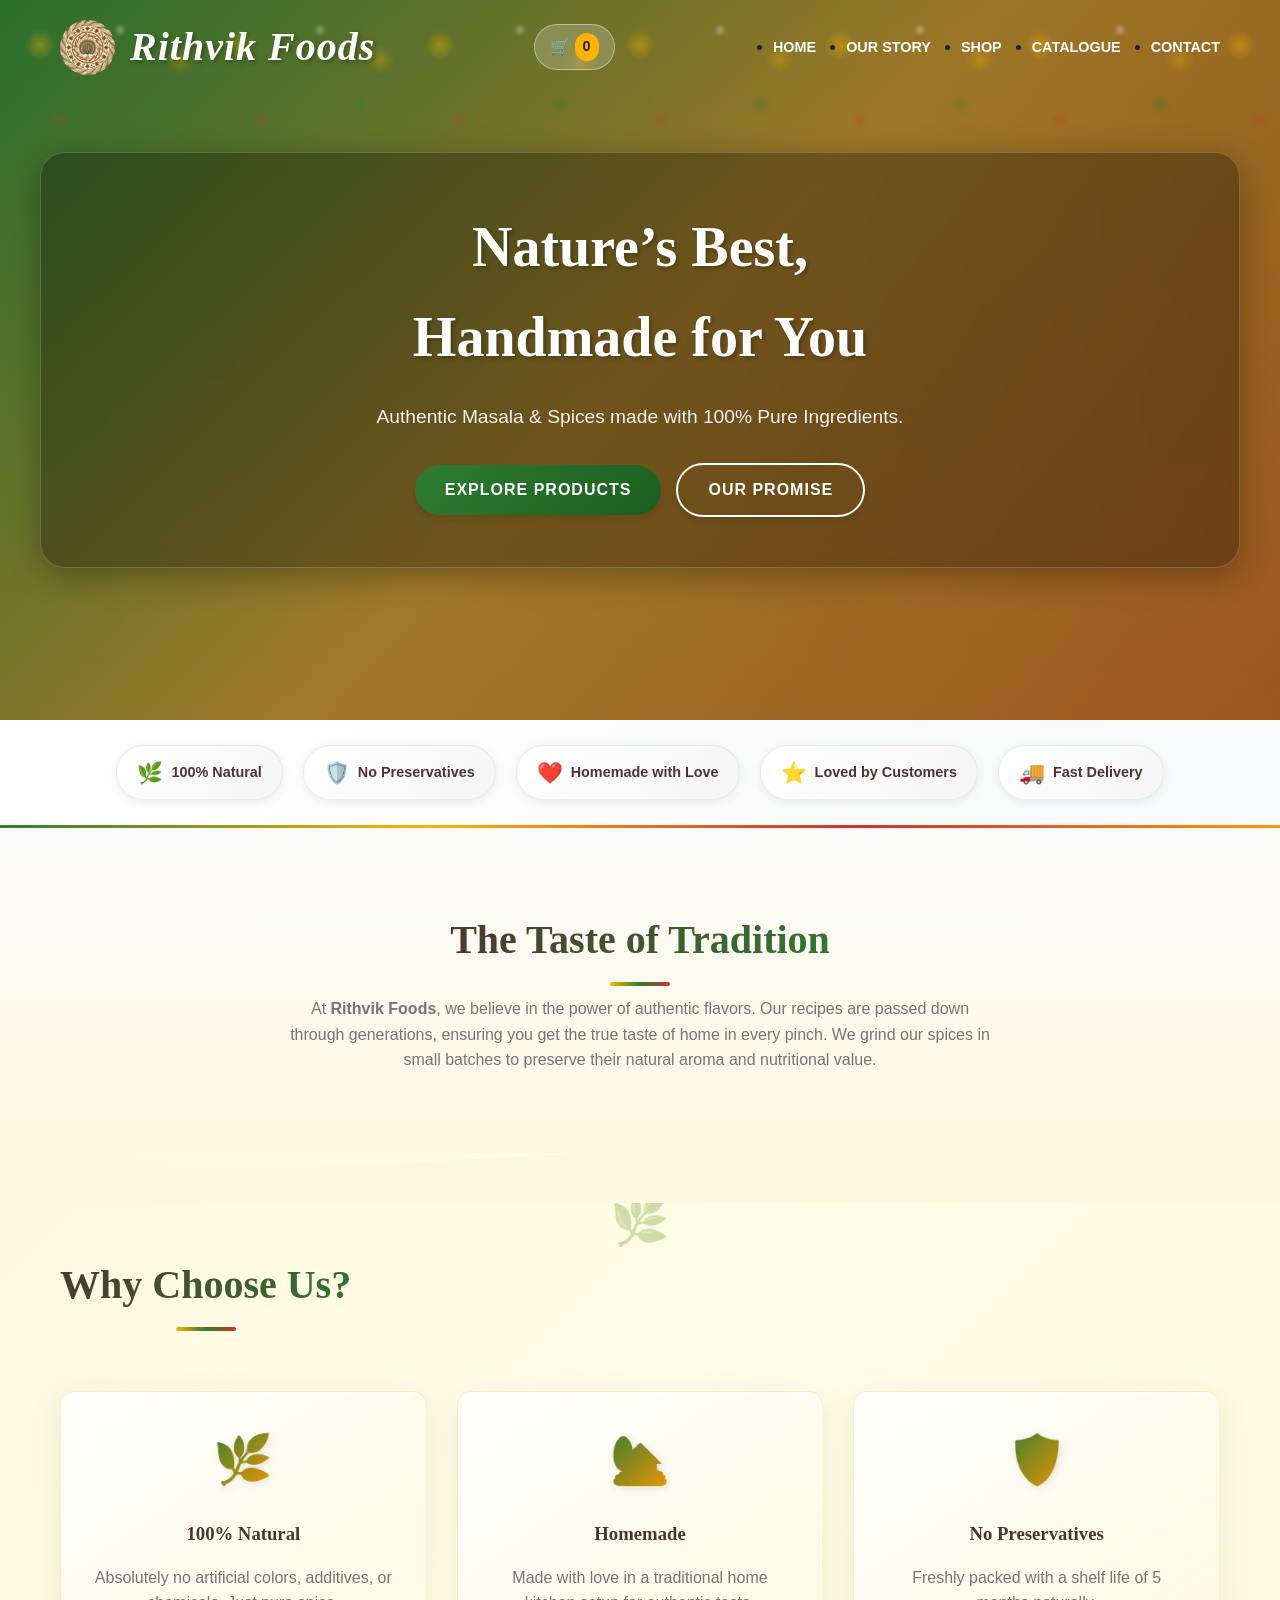
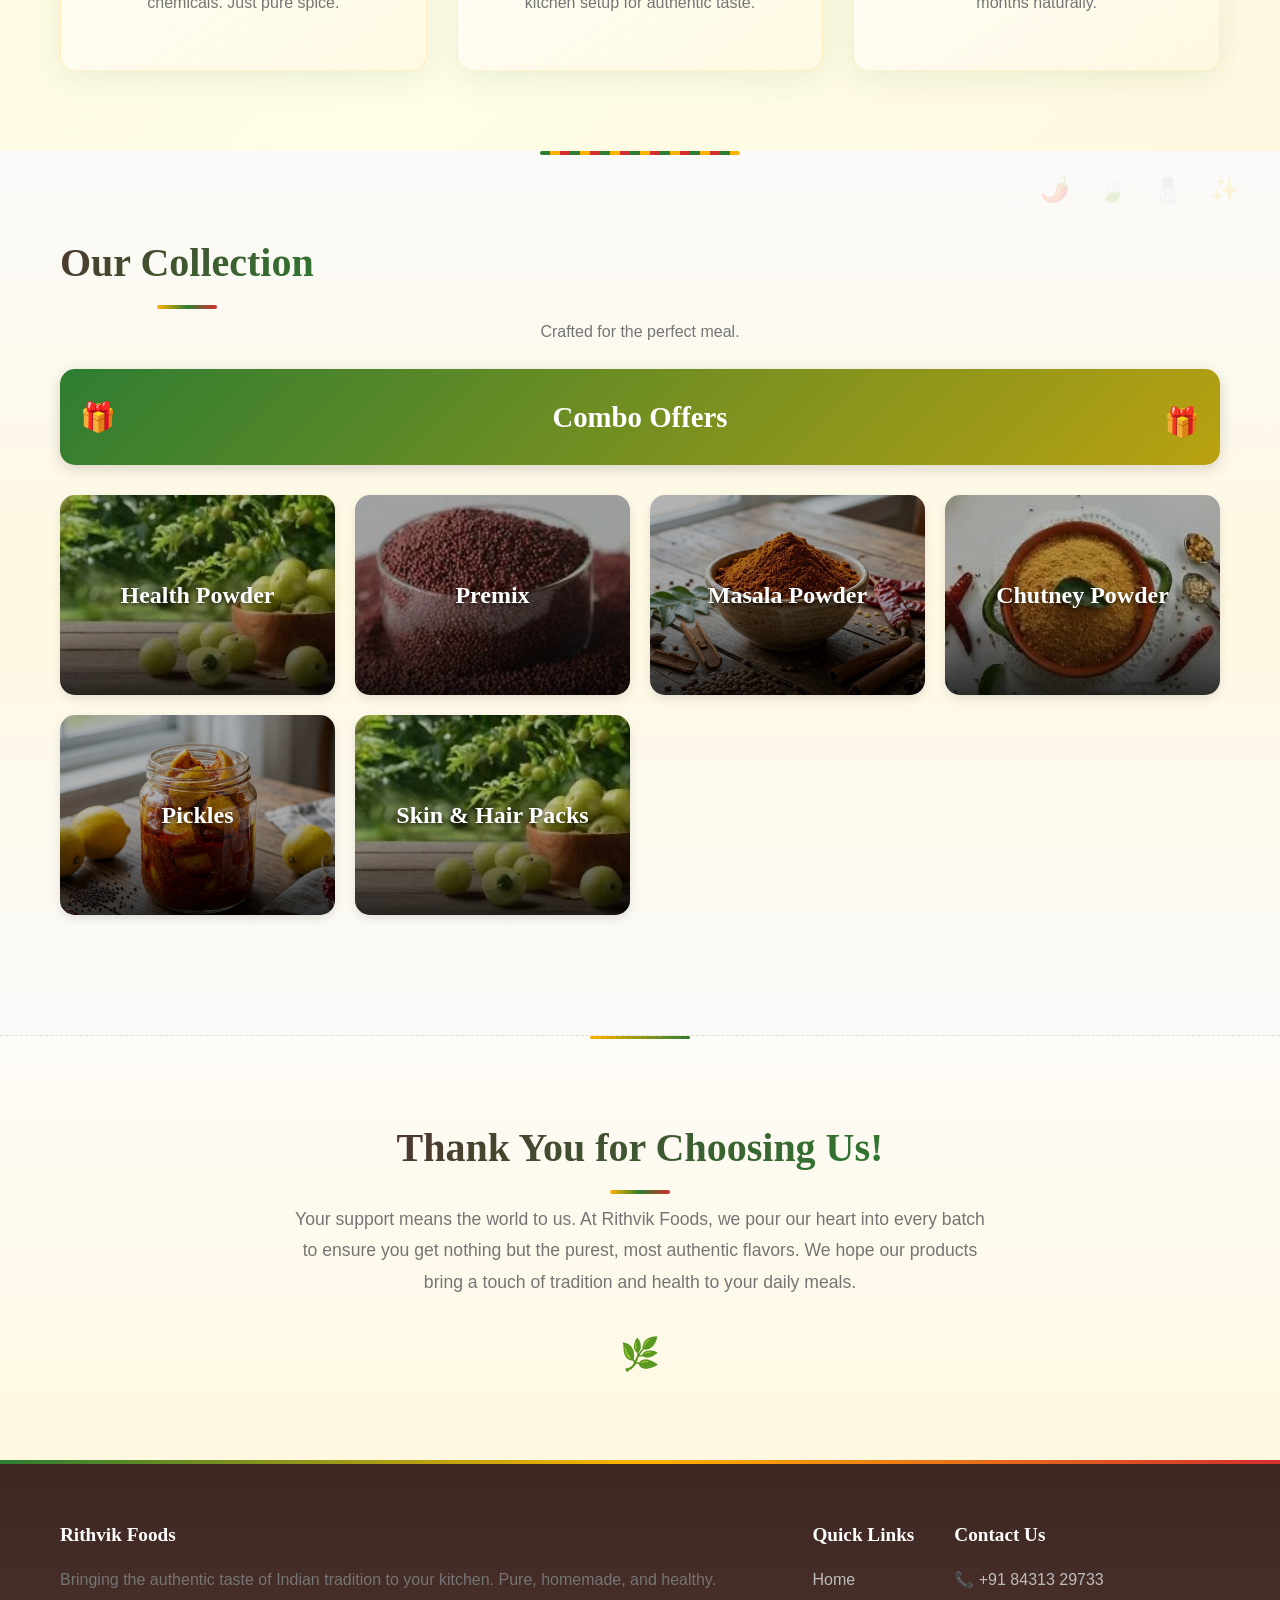
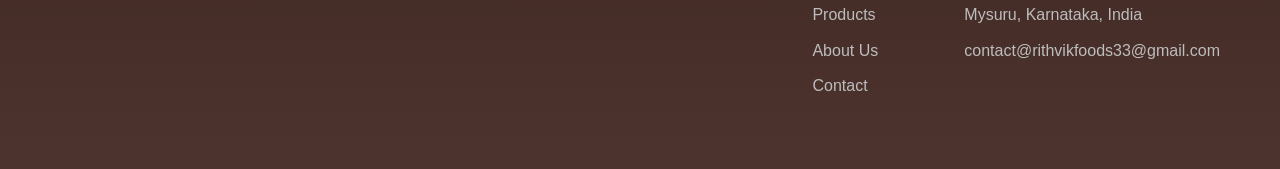
==== index.html @ ebe39ed9 "Update amla juice powder price to 159" ====
<!DOCTYPE html>
<html lang="en">

<head>
    <meta charset="UTF-8">
    <meta name="viewport" content="width=device-width, initial-scale=1.0">
    <title>Rithvik Foods | Pure, Authentic, Homemade</title>
    <meta name="description"
        content="Authentic homemade Indian masala powders and spices. 100% Pure, No Artificial Colors or Preservatives.">
    <!-- Security Headers -->
    <meta http-equiv="Content-Security-Policy" content="default-src 'self' data: https: 'unsafe-inline' 'unsafe-eval';">
    <meta http-equiv="X-Content-Type-Options" content="nosniff">
    <meta http-equiv="X-Frame-Options" content="DENY">
    <meta name="referrer" content="strict-origin-when-cross-origin">
    <link rel="stylesheet" href="main.css">
    <style>
        /* CRITICAL FIX: Ensure content is visible immediately if JS fails */
        .animate-on-scroll {
            opacity: 1 !important;
            transform: none !important;
            visibility: visible !important;
        }
    </style>
    <!-- Google Fonts -->
    <link rel="preconnect" href="https://fonts.googleapis.com">
    <link rel="preconnect" href="https://fonts.gstatic.com" crossorigin>
    <link
        href="https://fonts.googleapis.com/css2?family=Oswald:wght@400;500;700&family=Lato:wght@300;400;700&family=Playfair+Display:wght@400;700&display=swap"
        rel="stylesheet">
</head>

<body>

    <!-- Navigation -->
    <nav class="navbar">
        <div class="container nav-container">
            <a href="#" class="nav-logo">
                <img src="logo_v3.webp" alt="Rithvik Foods">
                <span>Rithvik Foods</span>
            </a>
            <div class="nav-actions">
                <a href="#" onclick="openCart(); return false;" class="header-cart-btn" id="headerCartBtn">
                    🛒 <span id="cart-count" class="cart-count">0</span>
                </a>
                <div class="menu-toggle" onclick="toggleMenu()">☰</div>
            </div>
            <ul class="nav-links">
                <li><a href="#home" class="nav-link">Home</a></li>
                <li><a href="#about" class="nav-link">Our Story</a></li>
                <li><a href="#products" class="nav-link">Shop</a></li>
                <li><a href="catalogue.html" class="nav-link">Catalogue</a></li>
                <li><a href="#contact" class="nav-link">Contact</a></li>
                
            </ul>
        </div>
    </nav>

    <!-- Hero Section -->
    <header id="home" class="hero">
        <div class="container hero-content animate-on-scroll">
            <h1>Nature’s Best, <br>Handmade for You</h1>
            <p class="hero-tagline">Authentic Masala & Spices made with 100% Pure Ingredients.</p>
            <div class="cta-group">
                <a href="#products" class="btn btn-primary">Explore Products</a>
                <a href="#about" class="btn btn-secondary">Our Promise</a>
            </div>
        </div>
    </header>

    <!-- Trust Badges Strip - Social Proof -->
    <div class="trust-badges">
        <div class="trust-badge">
            <span class="icon">🌿</span>
            <span>100% Natural</span>
        </div>
        <div class="trust-badge">
            <span class="icon">🛡️</span>
            <span>No Preservatives</span>
        </div>
        <div class="trust-badge">
            <span class="icon">❤️</span>
            <span>Homemade with Love</span>
        </div>
        <div class="trust-badge">
            <span class="icon">⭐</span>
            <span>Loved by Customers</span>
        </div>
        <div class="trust-badge">
            <span class="icon">🚚</span>
            <span>Fast Delivery</span>
        </div>
    </div>

    <!-- Story Section -->
    <section id="about" class="story-section text-center">
        <div class="container">
            <h2 class="section-title animate-on-scroll">The Taste of Tradition</h2>
            <p class="animate-on-scroll" style="max-width: 700px; margin: 0 auto;">
                At <strong>Rithvik Foods</strong>, we believe in the power of authentic flavors. Our recipes are passed
                down through generations, ensuring you get the true taste of home in every pinch. We grind our spices in
                small batches to preserve their natural aroma and nutritional value.
            </p>
        </div>
    </section>

    <!-- Benefits Section -->
    <section class="benefits-section">
        <div class="container">
            <h2 class="section-title text-center animate-on-scroll">Why Choose Us?</h2>
            <div class="benefits-grid">
                <div class="benefit-card animate-on-scroll">
                    <span class="benefit-icon">🌿</span>
                    <h3>100% Natural</h3>
                    <p>Absolutely no artificial colors, additives, or chemicals. Just pure spice.</p>
                </div>
                <div class="benefit-card animate-on-scroll">
                    <span class="benefit-icon">🏡</span>
                    <h3>Homemade</h3>
                    <p>Made with love in a traditional home kitchen setup for authentic taste.</p>
                </div>
                <div class="benefit-card animate-on-scroll">
                    <span class="benefit-icon">🛡️</span>
                    <h3>No Preservatives</h3>
                    <p>Freshly packed with a shelf life of 5 months naturally.</p>
                </div>
            </div>
        </div>
    </section>

    <!-- Products Section -->
    <section id="products" class="products-section">
        <div class="container">
            <h2 class="section-title text-center animate-on-scroll">Our Collection</h2>
            <p class="text-center animate-on-scroll">Crafted for the perfect meal.</p>

            <!-- Combo Banner -->
            <div class="combo-banner" onclick="showCategory('combo')">
                Combo Offers
            </div>

            <!-- Category Navigation Grid -->
            <div class="category-grid">
                <div class="category-card" onclick="showCategory('health')">
                    <img src="cat_health.webp" alt="Health Powder" loading="lazy">
                    <h3>Health Powder</h3>
                </div>
                <div class="category-card" onclick="showCategory('premix')">
                    <img src="cat_premix.webp" alt="Premix" loading="lazy">
                    <h3>Premix</h3>
                </div>
                <div class="category-card" onclick="showCategory('masala')">
                    <img src="bisi_bele.webp" alt="Masala Powder" loading="lazy">
                    <h3>Masala Powder</h3>
                </div>
                <div class="category-card" onclick="showCategory('chutney')">
                    <img src="cat_chutney.webp" alt="Chutney Powder" loading="lazy">
                    <h3>Chutney Powder</h3>
                </div>
                <div class="category-card" onclick="showCategory('pickle')">
                    <img src="lemon_pickle.png" alt="Pickles" loading="lazy">
                    <h3>Pickles</h3>
                </div>
                <div class="category-card" onclick="showCategory('skincare')">
                    <img src="cat_health.webp" alt="Skin & Hair Packs" loading="lazy">
                    <h3>Skin & Hair Packs</h3>
                </div>
            </div>

            <div class="product-grid">

                <!-- 0. Combo Section -->
                <div id="cat-combo" class="product-section">
                    <h3 class="product-category-title">Combo Packs</h3>

                    <!-- Ragi + Huchellu Combo -->
                    <div class="product-card animate-on-scroll">
                        <img src="combo_ragi_huch_v2.png" alt="Ragi & Huchellu Combo" class="product-img"
                            loading="lazy">
                        <div class="product-info">
                            <div>
                                <span class="badge-natural" style="background-color: #FFEB3B; color: #E65100;">Super
                                    Saver</span>
                                <h3 class="product-title">Ragi Dosa Premix (250 gms) + Huchellu Chutney (50 gms)</h3>
                                <p>Authentic Millet Dosa & Chutney Combo</p>
                            </div>
                            <div style="margin-bottom: 10px;">
                                <span style="font-size: 1.1rem; font-weight: 700; color: #2E7D32;">₹99</span> <span
                                    style="font-size: 0.9rem; color: #757575; text-decoration: line-through;">₹115</span>
                                <br><span class="shipping-text">+ shipping charges</span>
                            </div>
                            <div class="quantity-wrapper">
                                <button class="qty-btn" onclick="adjustQty('combo1', -1)">-</button>
                                <span id="qty-combo1" class="qty-display">1</span>
                                <button class="qty-btn" onclick="adjustQty('combo1', 1)">+</button>
                            </div>
                            <button onclick="addToCart('Breakfast Combo (Ragi 250g + Huch 50g)', 99, 'qty-combo1')"
                                class="btn btn-whatsapp" style="width: 100%; border: none;">Add to Cart</button>
                        </div>
                    </div>

                    <!-- Ragi + Chutney Powder (Red) Combo -->
                    <div class="product-card animate-on-scroll">
                        <img src="combo_ragi_chutney.png" alt="Ragi & Chutney Powder Combo" class="product-img"
                            loading="lazy">
                        <div class="product-info">
                            <div>
                                <span class="badge-natural" style="background-color: #FFEB3B; color: #E65100;">Super
                                    Saver</span>
                                <h3 class="product-title">Ragi Dosa Premix (250 gms) + Chutney Powder (50 gms)</h3>
                                <p>Authentic Millet Dosa & Spicy Chutney Combo</p>
                            </div>
                            <div style="margin-bottom: 10px;">
                                <span style="font-size: 1.1rem; font-weight: 700; color: #2E7D32;">₹99</span> <span
                                    style="font-size: 0.9rem; color: #757575; text-decoration: line-through;">₹115</span>
                                <br><span class="shipping-text">+ shipping charges</span>
                            </div>
                            <div class="quantity-wrapper">
                                <button class="qty-btn" onclick="adjustQty('combo2', -1)">-</button>
                                <span id="qty-combo2" class="qty-display">1</span>
                                <button class="qty-btn" onclick="adjustQty('combo2', 1)">+</button>
                            </div>
                            <button onclick="addToCart('Breakfast Combo (Ragi 250g + Chutney 50g)', 99, 'qty-combo2')"
                                class="btn btn-whatsapp" style="width: 100%; border: none;">Add to Cart</button>
                        </div>
                    </div>
                </div>


                <!-- 1. Health Powder Section -->
                <div id="cat-health" class="product-section">
                    <h3 class="product-category-title">Health Powder</h3>

                    <!-- Amla Powder -->
                    <div class="product-card animate-on-scroll">
                        <img src="amla_juice.webp" alt="Amla Juice Powder" class="product-img" loading="lazy">
                        <div class="product-info">
                            <div>
                                <span class="badge-natural">Healthy</span>
                                <h3 class="product-title">Amla Juice Powder</h3>
                                <p>Immunity booster rich in Vitamin C and antioxidants.</p>
                            </div>
                            <div style="margin-bottom: 10px;">
                                <span style="font-size: 1.1rem; font-weight: 700; color: #2E7D32;">₹159</span> <span
                                    style="font-size: 0.9rem; color: #757575;">(100gm)</span>
                                <br><span class="shipping-text">+ shipping charges</span>
                            </div>
                            <div class="quantity-wrapper">
                                <button class="qty-btn" onclick="adjustQty('amla', -1)">-</button>
                                <span id="qty-amla" class="qty-display">1</span>
                                <button class="qty-btn" onclick="adjustQty('amla', 1)">+</button>
                            </div>
                            <button onclick="addToCart('Amla Juice Powder', 159, 'qty-amla')" class="btn btn-whatsapp"
                                style="width: 100%; border: none;">Add to Cart</button>
                        </div>
                    </div>

                    <!-- ABC Malt Powder -->
                    <div class="product-card animate-on-scroll">
                        <img src="abc_malt.webp" alt="ABC Malt Powder" class="product-img" loading="lazy">
                        <div class="product-info">
                            <div>
                                <span class="badge-natural">Nutritious</span>
                                <h3 class="product-title">ABC Malt Powder</h3>
                                <p>Apple Beetroot Carrot natural health mix.</p>
                            </div>
                            <div style="margin-bottom: 10px;">
                                <span style="font-size: 1.1rem; font-weight: 700; color: #2E7D32;">₹249</span> <span
                                    style="font-size: 0.9rem; color: #757575;">(250g)</span>
                                <br><span class="shipping-text">+ shipping charges</span>
                            </div>
                            <div class="quantity-wrapper">
                                <button class="qty-btn" onclick="adjustQty('abcmalt', -1)">-</button>
                                <span id="qty-abcmalt" class="qty-display">1</span>
                                <button class="qty-btn" onclick="adjustQty('abcmalt', 1)">+</button>
                            </div>
                            <button onclick="addToCart('ABC Malt Powder (250g)', 249, 'qty-abcmalt')"
                                class="btn btn-whatsapp" style="width: 100%; border: none;">Add to Cart</button>
                        </div>
                    </div>

                    <!-- Black Rice Weight Loss Powder -->
                    <div class="product-card animate-on-scroll">
                        <img src="black_rice_powder.png" alt="Black Rice Weight Loss Powder" class="product-img"
                            loading="lazy">
                        <div class="product-info">
                            <div>
                                <span class="badge-natural">Weight Loss</span>
                                <h3 class="product-title">Black Rice Weight Loss Powder</h3>
                                <p>Nutrient-rich black rice powder for healthy weight management.</p>
                            </div>
                            <div style="margin-bottom: 10px;">
                                <span style="font-size: 1.1rem; font-weight: 700; color: #2E7D32;">₹250</span> <span
                                    style="font-size: 0.9rem; color: #757575;">(250gm)</span>
                                <br><span class="shipping-text">+ shipping charges</span>
                            </div>
                            <div class="quantity-wrapper">
                                <button class="qty-btn" onclick="adjustQty('blackrice', -1)">-</button>
                                <span id="qty-blackrice" class="qty-display">1</span>
                                <button class="qty-btn" onclick="adjustQty('blackrice', 1)">+</button>
                            </div>
                            <button onclick="addToCart('Black Rice Weight Loss Powder (250g)', 250, 'qty-blackrice')"
                                class="btn btn-whatsapp" style="width: 100%; border: none;">Add to Cart</button>
                        </div>
                    </div>

                    <!-- Multigrain Atta -->
                    <div class="product-card animate-on-scroll">
                        <img src="multigrain_atta.webp" alt="Multigrain Atta" class="product-img" loading="lazy">
                        <div class="product-info">
                            <div>
                                <span class="badge-natural">Nutritious</span>
                                <h3 class="product-title">Multigrain Atta</h3>
                                <p>Nutritious flour blend for soft and wholesome everyday rotis.</p>
                            </div>
                            <div style="margin-bottom: 10px;">
                                <span style="font-size: 1.1rem; font-weight: 700; color: #2E7D32;">₹199</span> <span
                                    style="font-size: 0.9rem; color: #757575;">(1kg)</span>
                                <br><span class="shipping-text">+ shipping charges</span>
                            </div>
                            <div class="quantity-wrapper">
                                <button class="qty-btn" onclick="adjustQty('atta', -1)">-</button>
                                <span id="qty-atta" class="qty-display">1</span>
                                <button class="qty-btn" onclick="adjustQty('atta', 1)">+</button>
                            </div>
                            <button onclick="addToCart('Multigrain Atta (1kg)', 199, 'qty-atta')"
                                class="btn btn-whatsapp" style="width: 100%; border: none;">Add to Cart</button>
                        </div>
                    </div>

                    <!-- Siridhanya Mix -->
                    <div class="product-card animate-on-scroll">
                        <img src="siridhanya_mix.webp" alt="Siridhanya Mix" class="product-img" loading="lazy">
                        <div class="product-info">
                            <div>
                                <span class="badge-natural">Healthy</span>
                                <h3 class="product-title">Siridhanya Mix</h3>
                                <p>Healthy millet-based mix for balanced daily nutrition.</p>
                            </div>
                            <div style="margin-bottom: 10px;">
                                <span style="font-size: 1.1rem; font-weight: 700; color: #2E7D32;">₹149</span> <span
                                    style="font-size: 0.9rem; color: #757575;">(500g)</span>
                                <br><span class="shipping-text">+ shipping charges</span>
                            </div>
                            <div class="quantity-wrapper">
                                <button class="qty-btn" onclick="adjustQty('siridhanya', -1)">-</button>
                                <span id="qty-siridhanya" class="qty-display">1</span>
                                <button class="qty-btn" onclick="adjustQty('siridhanya', 1)">+</button>
                            </div>
                            <button onclick="addToCart('Siridhanya Mix (500g)', 149, 'qty-siridhanya')"
                                class="btn btn-whatsapp" style="width: 100%; border: none;">Add to Cart</button>
                        </div>
                    </div>

                    <!-- Ragi Choco Mix -->
                    <div class="product-card animate-on-scroll">
                        <img src="ragi_choco_mix.webp" alt="Ragi Choco Mix" class="product-img" loading="lazy">
                        <div class="product-info">
                            <div>
                                <span class="badge-natural">Kids Favorite</span>
                                <h3 class="product-title">Ragi Choco Mix</h3>
                                <p>Ragi and chocolate health drink mix for kids and adults.</p>
                            </div>
                            <div style="margin-bottom: 10px;">
                                <span style="font-size: 1.1rem; font-weight: 700; color: #2E7D32;">₹199</span> <span
                                    style="font-size: 0.9rem; color: #757575;">(250g)</span>
                                <br><span class="shipping-text">+ shipping charges</span>
                            </div>
                            <div class="quantity-wrapper">
                                <button class="qty-btn" onclick="adjustQty('ragichoco', -1)">-</button>
                                <span id="qty-ragichoco" class="qty-display">1</span>
                                <button class="qty-btn" onclick="adjustQty('ragichoco', 1)">+</button>
                            </div>
                            <button onclick="addToCart('Ragi Choco Mix (250g)', 199, 'qty-ragichoco')"
                                class="btn btn-whatsapp" style="width: 100%; border: none;">Add to Cart</button>
                        </div>
                    </div>

                    <!-- Jave Godhi Flour -->
                    <div class="product-card animate-on-scroll">
                        <img src="jave_godhi_flour.webp" alt="Jave Godhi Flour" class="product-img" loading="lazy">
                        <div class="product-info">
                            <div>
                                <span class="badge-natural">Wholesome</span>
                                <h3 class="product-title">Jave Godhi Flour</h3>
                                <p>Wholesome flour for regular home cooking.</p>
                            </div>
                            <div style="margin-bottom: 10px;">
                                <span style="font-size: 1.1rem; font-weight: 700; color: #2E7D32;">₹149</span> <span
                                    style="font-size: 0.9rem; color: #757575;">(500g)</span>
                                <br><span class="shipping-text">+ shipping charges</span>
                            </div>
                            <div class="quantity-wrapper">
                                <button class="qty-btn" onclick="adjustQty('javegodhi', -1)">-</button>
                                <span id="qty-javegodhi" class="qty-display">1</span>
                                <button class="qty-btn" onclick="adjustQty('javegodhi', 1)">+</button>
                            </div>
                            <button onclick="addToCart('Jave Godhi Flour (500g)', 149, 'qty-javegodhi')"
                                class="btn btn-whatsapp" style="width: 100%; border: none;">Add to Cart</button>
                        </div>
                    </div>
                </div>


                <!-- 2. Premix Section -->
                <div id="cat-premix" class="product-section">
                    <h3 class="product-category-title">Premix</h3>

                    <!-- Ragi Dosa Premix -->
                    <div class="product-card animate-on-scroll">
                        <img src="ragi_premix.webp" alt="Ragi Dosa Premix" class="product-img" loading="lazy">
                        <div class="product-info">
                            <div>
                                <span class="badge-natural">Instant</span>
                                <h3 class="product-title">Ragi Dosa & Idli Premix</h3>
                                <p>Healthy millet breakfast ready in minutes.</p>
                            </div>
                            <div style="margin-bottom: 10px;">
                                <span style="font-size: 1.1rem; font-weight: 700; color: #2E7D32;">₹75</span> <span
                                    style="font-size: 0.9rem; color: #757575;">(250gm)</span>
                                <br><span class="shipping-text">+ shipping charges</span>
                            </div>
                            <div class="quantity-wrapper">
                                <button class="qty-btn" onclick="adjustQty('ragi', -1)">-</button>
                                <span id="qty-ragi" class="qty-display">1</span>
                                <button class="qty-btn" onclick="adjustQty('ragi', 1)">+</button>
                            </div>
                            <button onclick="addToCart('Ragi Dosa & Idli Premix', 75, 'qty-ragi')"
                                class="btn btn-whatsapp" style="width: 100%; border: none;">Add to Cart</button>
                        </div>
                    </div>

                    <!-- Rava Idli Premix -->
                    <div class="product-card animate-on-scroll">
                        <img src="rava_idli.webp" alt="Rava Idli Premix" class="product-img" loading="lazy">
                        <div class="product-info">
                            <div>
                                <span class="badge-natural">Tasty</span>
                                <h3 class="product-title">Rava Idli Premix</h3>
                                <p>Instant mix for fluffy and soft Rava Idlis.</p>
                            </div>
                            <div style="margin-bottom: 10px;">
                                <span style="font-size: 1.1rem; font-weight: 700; color: #2E7D32;">₹59</span> <span
                                    style="font-size: 0.9rem; color: #757575;">(250gm)</span>
                                <br><span class="shipping-text">+ shipping charges</span>
                            </div>
                            <div class="quantity-wrapper">
                                <button class="qty-btn" onclick="adjustQty('rava', -1)">-</button>
                                <span id="qty-rava" class="qty-display">1</span>
                                <button class="qty-btn" onclick="adjustQty('rava', 1)">+</button>
                            </div>
                            <button onclick="addToCart('Rava Idli Premix', 59, 'qty-rava')" class="btn btn-whatsapp"
                                style="width: 100%; border: none;">Add to Cart</button>
                        </div>
                    </div>
                </div>


                <!-- 3. Masala Powder Section -->
                <div id="cat-masala" class="product-section">
                    <h3 class="product-category-title">Masala Powder</h3>

                    <!-- Vangi Bath Powder -->
                    <div class="product-card animate-on-scroll">
                        <img src="vangi_bath.webp" alt="Vangi Bath Powder" class="product-img" loading="lazy">
                        <div class="product-info">
                            <div>
                                <span class="badge-natural">Best Seller</span>
                                <h3 class="product-title">Vangi Bath Powder</h3>
                                <p>Authentic blend for the perfect brinjal rice dish.</p>
                            </div>
                            <div style="margin-bottom: 10px;">
                                <span style="font-size: 1.1rem; font-weight: 700; color: #2E7D32;">₹69</span> <span
                                    style="font-size: 0.9rem; color: #757575;">(100gm)</span>
                                <br><span class="shipping-text">+ shipping charges</span>
                            </div>
                            <div class="quantity-wrapper">
                                <button class="qty-btn" onclick="adjustQty('vangi', -1)">-</button>
                                <span id="qty-vangi" class="qty-display">1</span>
                                <button class="qty-btn" onclick="adjustQty('vangi', 1)">+</button>
                            </div>
                            <button onclick="addToCart('Vangi Bath Powder', 69, 'qty-vangi')" class="btn btn-whatsapp"
                                style="width: 100%; border: none;">Add to Cart</button>
                        </div>
                    </div>

                    <!-- Bisi Bele Bath Powder -->
                    <div class="product-card animate-on-scroll">
                        <img src="bisi_bele.webp" alt="Bisi Bele Bath Powder" class="product-img" loading="lazy">
                        <div class="product-info">
                            <div>
                                <span class="badge-natural">Premium</span>
                                <h3 class="product-title">Bisi Bele Bath Powder</h3>
                                <p>Aromatic spices for the classic lentil-rice delicacy.</p>
                            </div>
                            <div style="margin-bottom: 10px;">
                                <span style="font-size: 1.1rem; font-weight: 700; color: #2E7D32;">₹69</span> <span
                                    style="font-size: 0.9rem; color: #757575;">(100gm)</span>
                                <br><span class="shipping-text">+ shipping charges</span>
                            </div>
                            <div class="quantity-wrapper">
                                <button class="qty-btn" onclick="adjustQty('bibi', -1)">-</button>
                                <span id="qty-bibi" class="qty-display">1</span>
                                <button class="qty-btn" onclick="adjustQty('bibi', 1)">+</button>
                            </div>
                            <button onclick="addToCart('Bisi Bele Bath Powder', 69, 'qty-bibi')"
                                class="btn btn-whatsapp" style="width: 100%; border: none;">Add to Cart</button>
                        </div>
                    </div>

                    <!-- Puliyogare Powder -->
                    <div class="product-card animate-on-scroll">
                        <img src="puliyogare.webp" alt="Puliyogare Powder" class="product-img" loading="lazy">
                        <div class="product-info">
                            <div>
                                <span class="badge-natural">Tangy</span>
                                <h3 class="product-title">Puliyogare Powder</h3>
                                <p>Traditional tamarind rice mix with authentic spices.</p>
                            </div>
                            <div style="margin-bottom: 10px;">
                                <span style="font-size: 1.1rem; font-weight: 700; color: #2E7D32;">₹69</span> <span
                                    style="font-size: 0.9rem; color: #757575;">(100gm)</span>
                                <br><span class="shipping-text">+ shipping charges</span>
                            </div>
                            <div class="quantity-wrapper">
                                <button class="qty-btn" onclick="adjustQty('puli', -1)">-</button>
                                <span id="qty-puli" class="qty-display">1</span>
                                <button class="qty-btn" onclick="adjustQty('puli', 1)">+</button>
                            </div>
                            <button onclick="addToCart('Puliyogare Powder', 69, 'qty-puli')" class="btn btn-whatsapp"
                                style="width: 100%; border: none;">Add to Cart</button>
                        </div>
                    </div>

                    <!-- Gojjavalakki Premix -->
                    <div class="product-card animate-on-scroll">
                        <img src="gojjavalakki_premix.webp" alt="Gojjavalakki Premix" class="product-img" loading="lazy">
                        <div class="product-info">
                            <div>
                                <span class="badge-natural">Instant</span>
                                <h3 class="product-title">Gojjavalakki Premix</h3>
                                <p>Instant tangy and spicy avalakki mix for a quick traditional meal.</p>
                            </div>
                            <div style="margin-bottom: 10px;">
                                <span style="font-size: 1.1rem; font-weight: 700; color: #2E7D32;">₹99</span> <span
                                    style="font-size: 0.9rem; color: #757575;">(250gm)</span>
                                <br><span class="shipping-text">+ shipping charges</span>
                            </div>
                            <div class="quantity-wrapper">
                                <button class="qty-btn" onclick="adjustQty('gojjavalakki', -1)">-</button>
                                <span id="qty-gojjavalakki" class="qty-display">1</span>
                                <button class="qty-btn" onclick="adjustQty('gojjavalakki', 1)">+</button>
                            </div>
                            <button onclick="addToCart('Gojjavalakki Premix (250g)', 99, 'qty-gojjavalakki')"
                                class="btn btn-whatsapp" style="width: 100%; border: none;">Add to Cart</button>
                        </div>
                    </div>

                    <!-- Avalakki Gojju -->
                    <div class="product-card animate-on-scroll">
                        <img src="avalakki_gojju.webp" alt="Avalakki Gojju" class="product-img" loading="lazy">
                        <div class="product-info">
                            <div>
                                <span class="badge-natural">Traditional</span>
                                <h3 class="product-title">Avalakki Gojju</h3>
                                <p>Authentic spice blend for delicious Avalakki / Poha.</p>
                            </div>
                            <div style="margin-bottom: 10px;">
                                <span style="font-size: 1.1rem; font-weight: 700; color: #2E7D32;">₹149</span> <span
                                    style="font-size: 0.9rem; color: #757575;">(100gm)</span>
                                <br><span class="shipping-text">+ shipping charges</span>
                            </div>
                            <div class="quantity-wrapper">
                                <button class="qty-btn" onclick="adjustQty('avalakki', -1)">-</button>
                                <span id="qty-avalakki" class="qty-display">1</span>
                                <button class="qty-btn" onclick="adjustQty('avalakki', 1)">+</button>
                            </div>
                            <button onclick="addToCart('Avalakki Gojju', 149, 'qty-avalakki')" class="btn btn-whatsapp"
                                style="width: 100%; border: none;">Add to Cart</button>
                        </div>
                    </div>
                </div>


                <!-- 4. Chutney Powder Section -->
                <div id="cat-chutney" class="product-section">
                    <h3 class="product-category-title">Chutney Powder</h3>

                    <!-- Kadlebele Chutney -->
                    <div class="product-card animate-on-scroll">
                        <img src="kadlebele.webp" alt="Kadlebele Chutney Powder" class="product-img" loading="lazy">
                        <div class="product-info">
                            <div>
                                <span class="badge-natural">Spicy</span>
                                <h3 class="product-title">Kadlebele Chutney Powder</h3>
                                <p>Flavorful Channadaal spice mix for rice and dosa.</p>
                            </div>
                            <div style="margin-bottom: 10px;">
                                <span style="font-size: 1.1rem; font-weight: 700; color: #2E7D32;">₹69</span> <span
                                    style="font-size: 0.9rem; color: #757575;">(100gm)</span>
                                <br><span class="shipping-text">+ shipping charges</span>
                            </div>
                            <div class="quantity-wrapper">
                                <button class="qty-btn" onclick="adjustQty('kadle', -1)">-</button>
                                <span id="qty-kadle" class="qty-display">1</span>
                                <button class="qty-btn" onclick="adjustQty('kadle', 1)">+</button>
                            </div>
                            <button onclick="addToCart('Kadlebele Chutney Powder', 69, 'qty-kadle')"
                                class="btn btn-whatsapp" style="width: 100%; border: none;">Add to Cart</button>
                        </div>
                    </div>

                    <!-- Huchellu Chutney -->
                    <div class="product-card animate-on-scroll">
                        <img src="huchellu.webp" alt="Huchellu Chutney Powder" class="product-img" loading="lazy">
                        <div class="product-info">
                            <div>
                                <span class="badge-natural">Traditional</span>
                                <h3 class="product-title">Huchellu Chutney Powder (Niger Seeds)</h3>
                                <p>Rustic and aromatic powder made from Niger seeds.</p>
                            </div>
                            <div style="margin-bottom: 10px;">
                                <span style="font-size: 1.1rem; font-weight: 700; color: #2E7D32;">₹69</span> <span
                                    style="font-size: 0.9rem; color: #757575;">(100gm)</span>
                                <br><span class="shipping-text">+ shipping charges</span>
                            </div>
                            <div class="quantity-wrapper">
                                <button class="qty-btn" onclick="adjustQty('huch', -1)">-</button>
                                <span id="qty-huch" class="qty-display">1</span>
                                <button class="qty-btn" onclick="adjustQty('huch', 1)">+</button>
                            </div>
                            <button onclick="addToCart('Huchellu Chutney Powder', 69, 'qty-huch')"
                                class="btn btn-whatsapp" style="width: 100%; border: none;">Add to Cart</button>
                        </div>
                    </div>

                    <!-- Karibevu Chutney -->
                    <div class="product-card animate-on-scroll">
                        <img src="karibevu.webp" alt="Karibevu Chutney Powder" class="product-img" loading="lazy">
                        <div class="product-info">
                            <div>
                                <span class="badge-natural">Aromatic</span>
                                <h3 class="product-title">Karibevu Chutney Powder (Curry Leaves)</h3>
                                <p>Healthy curry leaves spice blend.</p>
                            </div>
                            <div style="margin-bottom: 10px;">
                                <span style="font-size: 1.1rem; font-weight: 700; color: #2E7D32;">₹69</span> <span
                                    style="font-size: 0.9rem; color: #757575;">(100gm)</span>
                                <br><span class="shipping-text">+ shipping charges</span>
                            </div>
                            <div class="quantity-wrapper">
                                <button class="qty-btn" onclick="adjustQty('kari', -1)">-</button>
                                <span id="qty-kari" class="qty-display">1</span>
                                <button class="qty-btn" onclick="adjustQty('kari', 1)">+</button>
                            </div>
                            <button onclick="addToCart('Karibevu Chutney Powder', 69, 'qty-kari')"
                                class="btn btn-whatsapp" style="width: 100%; border: none;">Add to Cart</button>
                        </div>
                    </div>

                    <!-- Moringa Chutney -->
                    <div class="product-card animate-on-scroll">
                        <img src="moringa.webp" alt="Moringa Chutney Powder" class="product-img" loading="lazy">
                        <div class="product-info">
                            <div>
                                <span class="badge-natural">Superfood</span>
                                <h3 class="product-title">Moringa Chutney Powder</h3>
                                <p>Nutrient-rich drumstick leaves spice powder.</p>
                            </div>
                            <div style="margin-bottom: 10px;">
                                <span style="font-size: 1.1rem; font-weight: 700; color: #2E7D32;">₹69</span> <span
                                    style="font-size: 0.9rem; color: #757575;">(100gm)</span>
                                <br><span class="shipping-text">+ shipping charges</span>
                            </div>
                            <div class="quantity-wrapper">
                                <button class="qty-btn" onclick="adjustQty('mori', -1)">-</button>
                                <span id="qty-mori" class="qty-display">1</span>
                                <button class="qty-btn" onclick="adjustQty('mori', 1)">+</button>
                            </div>
                            <button onclick="addToCart('Moringa Chutney Powder', 69, 'qty-mori')"
                                class="btn btn-whatsapp" style="width: 100%; border: none;">Add to Cart</button>
                        </div>
                    </div>

                    <!-- Shenga Chutney Powder -->
                    <div class="product-card animate-on-scroll">
                        <img src="shenga_chutney.webp" alt="Shenga Chutney Powder" class="product-img" loading="lazy">
                        <div class="product-info">
                            <div>
                                <span class="badge-natural">Tasty</span>
                                <h3 class="product-title">Shenga Chutney Powder</h3>
                                <p>Flavorful peanut chutney powder that pairs well with idli, dosa, and rice.</p>
                            </div>
                            <div style="margin-bottom: 10px;">
                                <span style="font-size: 1.1rem; font-weight: 700; color: #2E7D32;">₹99</span> <span
                                    style="font-size: 0.9rem; color: #757575;">(150g)</span>
                                <br><span class="shipping-text">+ shipping charges</span>
                            </div>
                            <div class="quantity-wrapper">
                                <button class="qty-btn" onclick="adjustQty('shenga', -1)">-</button>
                                <span id="qty-shenga" class="qty-display">1</span>
                                <button class="qty-btn" onclick="adjustQty('shenga', 1)">+</button>
                            </div>
                            <button onclick="addToCart('Shenga Chutney Powder (150g)', 99, 'qty-shenga')"
                                class="btn btn-whatsapp" style="width: 100%; border: none;">Add to Cart</button>
                        </div>
                    </div>
                </div>

                <!-- 5. Pickles Section -->
                <div id="cat-pickle" class="product-section">
                    <h3 class="product-category-title">Pickles</h3>

                    <!-- Lemon Pickle -->
                    <div class="product-card animate-on-scroll">
                        <img src="lemon_pickle.png" alt="Lemon Pickle" class="product-img" loading="lazy">
                        <div class="product-info">
                            <div>
                                <span class="badge-natural">Tangy</span>
                                <h3 class="product-title">Lemon Pickle</h3>
                                <p>Traditional tangy lemon pickle made with authentic spices.</p>
                            </div>
                            <div style="margin-bottom: 10px;">
                                <span style="font-size: 1.1rem; font-weight: 700; color: #2E7D32;">₹99</span> <span
                                    style="font-size: 0.9rem; color: #757575;">(250gm)</span>
                                <br><span class="shipping-text">+ shipping charges</span>
                            </div>
                            <div class="quantity-wrapper">
                                <button class="qty-btn" onclick="adjustQty('lemon-pickle', -1)">-</button>
                                <span id="qty-lemon-pickle" class="qty-display">1</span>
                                <button class="qty-btn" onclick="adjustQty('lemon-pickle', 1)">+</button>
                            </div>
                            <button onclick="addToCart('Lemon Pickle (250g)', 99, 'qty-lemon-pickle')"
                                class="btn btn-whatsapp" style="width: 100%; border: none;">Add to Cart</button>
                        </div>
                    </div>

                    <!-- Mixed Veg Pickle -->
                    <div class="product-card animate-on-scroll">
                        <img src="mixed_veg_pickle.png" alt="Mixed Veg Pickle" class="product-img" loading="lazy">
                        <div class="product-info">
                            <div>
                                <span class="badge-natural">Spicy</span>
                                <h3 class="product-title">Mixed Veg Pickle</h3>
                                <p>A flavorful mix of carrot, cauliflower, and green beans in spicy masala.</p>
                            </div>
                            <div style="margin-bottom: 10px;">
                                <span style="font-size: 1.1rem; font-weight: 700; color: #2E7D32;">₹99</span> <span
                                    style="font-size: 0.9rem; color: #757575;">(250gm)</span>
                                <br><span class="shipping-text">+ shipping charges</span>
                            </div>
                            <div class="quantity-wrapper">
                                <button class="qty-btn" onclick="adjustQty('mixed-veg-pickle', -1)">-</button>
                                <span id="qty-mixed-veg-pickle" class="qty-display">1</span>
                                <button class="qty-btn" onclick="adjustQty('mixed-veg-pickle', 1)">+</button>
                            </div>
                            <button onclick="addToCart('Mixed Veg Pickle (250g)', 99, 'qty-mixed-veg-pickle')"
                                class="btn btn-whatsapp" style="width: 100%; border: none;">Add to Cart</button>
                        </div>
                    </div>

                    <!-- Hirlekayi Pickle -->
                    <div class="product-card animate-on-scroll">
                        <img src="hirlekayi_pickle.png" alt="Hirlekayi Pickle" class="product-img" loading="lazy">
                        <div class="product-info">
                            <div>
                                <span class="badge-natural">Traditional</span>
                                <h3 class="product-title">Hirlekayi Pickle (Citron)</h3>
                                <p>Authentic Karnataka-style citron pickle with home-ground spices.</p>
                            </div>
                            <div style="margin-bottom: 10px;">
                                <span style="font-size: 1.1rem; font-weight: 700; color: #2E7D32;">₹99</span> <span
                                    style="font-size: 0.9rem; color: #757575;">(250gm)</span>
                                <br><span class="shipping-text">+ shipping charges</span>
                            </div>
                            <div class="quantity-wrapper">
                                <button class="qty-btn" onclick="adjustQty('hirlekayi-pickle', -1)">-</button>
                                <span id="qty-hirlekayi-pickle" class="qty-display">1</span>
                                <button class="qty-btn" onclick="adjustQty('hirlekayi-pickle', 1)">+</button>
                            </div>
                            <button onclick="addToCart('Hirlekayi Pickle (250g)', 99, 'qty-hirlekayi-pickle')"
                                class="btn btn-whatsapp" style="width: 100%; border: none;">Add to Cart</button>
                        </div>
                    </div>
                </div>

                <!-- 6. Skin & Hair Packs Section -->
                <div id="cat-skincare" class="product-section">
                    <h3 class="product-category-title">Skin & Hair Packs</h3>

                    <!-- Skin Whitening Bath Powder -->
                    <div class="product-card animate-on-scroll">
                        <img src="skin_whitening_bath_powder.webp" alt="Skin Whitening Bath Powder" class="product-img" loading="lazy">
                        <div class="product-info">
                            <div>
                                <span class="badge-natural">Traditional</span>
                                <h3 class="product-title">Skin Whitening Bath Powder</h3>
                                <p>Traditional herbal bath powder for natural skin care.</p>
                            </div>
                            <div style="margin-bottom: 10px;">
                                <span style="font-size: 1.1rem; font-weight: 700; color: #2E7D32;">₹199</span> <span
                                    style="font-size: 0.9rem; color: #757575;">(200g)</span>
                                <br><span class="shipping-text">+ shipping charges</span>
                            </div>
                            <div class="quantity-wrapper">
                                <button class="qty-btn" onclick="adjustQty('skinbath', -1)">-</button>
                                <span id="qty-skinbath" class="qty-display">1</span>
                                <button class="qty-btn" onclick="adjustQty('skinbath', 1)">+</button>
                            </div>
                            <button onclick="addToCart('Skin Whitening Bath Powder (200g)', 199, 'qty-skinbath')"
                                class="btn btn-whatsapp" style="width: 100%; border: none;">Add to Cart</button>
                        </div>
                    </div>

                    <!-- Hair Fall Control & Hair Growth Pack -->
                    <div class="product-card animate-on-scroll">
                        <img src="hair_fall_hair_growth_pack.webp" alt="Hair Fall Control & Hair Growth Pack" class="product-img" loading="lazy">
                        <div class="product-info">
                            <div>
                                <span class="badge-natural">Herbal Care</span>
                                <h3 class="product-title">Hair Fall Control & Hair Growth Pack</h3>
                                <p>Herbal care pack designed for routine hair nourishment.</p>
                            </div>
                            <div style="margin-bottom: 10px;">
                                <span style="font-size: 1.1rem; font-weight: 700; color: #2E7D32;">₹199</span> <span
                                    style="font-size: 0.9rem; color: #757575;">(150g)</span>
                                <br><span class="shipping-text">+ shipping charges</span>
                            </div>
                            <div class="quantity-wrapper">
                                <button class="qty-btn" onclick="adjustQty('hairpack', -1)">-</button>
                                <span id="qty-hairpack" class="qty-display">1</span>
                                <button class="qty-btn" onclick="adjustQty('hairpack', 1)">+</button>
                            </div>
                            <button onclick="addToCart('Hair Fall Control & Hair Growth Pack (150g)', 199, 'qty-hairpack')"
                                class="btn btn-whatsapp" style="width: 100%; border: none;">Add to Cart</button>
                        </div>
                    </div>
                </div>
            </div>
        </div>
    </section>

    <!-- Thank You Section -->
    <section class="thank-you-section text-center">
        <div class="container">
            <h2 class="section-title">Thank You for Choosing Us!</h2>
            <p
                style="font-size: 1.1rem; max-width: 700px; margin: 0 auto 30px; color: var(--text-light); line-height: 1.8;">
                Your support means the world to us. At Rithvik Foods, we pour our heart into every batch to ensure you
                get nothing but the purest, most authentic flavors. We hope our products bring a touch of tradition and
                health to your daily meals.
            </p>
            <div>
                <span style="font-size: 2rem; color: var(--primary-color);">🌿</span>
            </div>
        </div>
    </section>

    <!-- Footer -->
    <footer id="contact" class="footer">
        <div class="container">
            <div class="footer-content">
                <div class="footer-column footer-about">
                    <h3>Rithvik Foods</h3>
                    <p>Bringing the authentic taste of Indian tradition to your kitchen. Pure, homemade, and healthy.
                    </p>
                </div>
                <div class="footer-column">
                    <h3>Quick Links</h3>
                    <ul class="footer-links">
                        <li><a href="#home">Home</a></li>
                        <li><a href="#products">Products</a></li>
                        <li><a href="#about">About Us</a></li>
                        <li><a href="#contact">Contact</a></li>
                    </ul>
                </div>
                <div class="footer-column">
                    <h3>Contact Us</h3>
                    <ul class="footer-links">
                        <li>📞 <a href="tel:+918431329733" style="color: inherit;">+91 84313 29733</a></li>
                        <li style="margin-bottom: 10px;">
                            <i class="fas fa-map-marker-alt"
                                style="color: var(--accent-color); margin-right: 10px;"></i>
                            <a href="https://www.google.com/maps/search/?api=1&query=Mysuru+Karnataka+India"
                                target="_blank">Mysuru, Karnataka, India</a>
                        </li>
                        <li>
                            <i class="fas fa-envelope" style="color: var(--accent-color); margin-right: 10px;"></i>
                            <a href="mailto:contact@rithvikfoods33@gmail.com">contact@rithvikfoods33@gmail.com</a>
                        </li>
                    </ul>
                </div>
            </div>
        </div>
    </footer>

    <!-- Cart Modal -->
    <div id="cartModal" class="modal">
        <div class="modal-content">
            <span class="close-btn" onclick="closeCart()">&times;</span>
            <h2 class="section-title" style="font-size: 1.5rem; margin-bottom: 15px;">Your Cart</h2>
            <div id="cartItemsContainer">
                <p>Your cart is empty.</p>
            </div>
            <button onclick="openOrderModal()" class="btn btn-primary" style="width: 100%; margin-top: 10px;">Proceed
                to Checkout</button>
        </div>
    </div>

    <!-- Order Modal (Modified for Cart Checkout via JS) -->
    <div id="orderModal" class="modal">
        <div class="modal-content">
            <span class="close-btn" onclick="closeOrderModal()">&times;</span>
            <h2 class="section-title" style="font-size: 1.8rem; margin-bottom: 20px;">Checkout</h2>

            <!-- Order Summary Section -->
            <div id="checkoutSummary" class="checkout-summary">
                <!-- Populated by JS -->
            </div>

            <form id="orderForm" onsubmit="submitOrder(event)">
                <div class="form-group">
                    <label for="customerName">Full Name</label>
                    <input type="text" id="customerName" required placeholder="Enter your name">
                </div>

                <div class="form-group">
                    <label for="customerPhone">Phone Number</label>
                    <input type="tel" id="customerPhone" required pattern="[6-9][0-9]{9}" maxlength="10" placeholder="10-digit mobile number" title="Please enter a valid 10-digit Indian mobile number starting with 6, 7, 8, or 9">
                </div>

                <div class="form-group">
                    <label for="customerAddress">Delivery Address</label>
                    <textarea id="customerAddress" required placeholder="Full address with pincode"></textarea>
                </div>

                <div class="form-group">
                    <label for="deliveryDate">Preferred Delivery Date</label>
                    <input type="date" id="deliveryDate" required>
                </div>

                <!-- Payment Method Selection -->
                <div class="form-group">
                    <label>Payment Method</label>
                    <div class="payment-options">
                        <label class="payment-option selected">
                            <input type="radio" name="paymentMethod" value="online" checked>
                            <span class="pay-icon">📱</span>
                            <span>Online Payment (UPI)</span>
                        </label>
                    </div>
                </div>

                <!-- NEW: Inline Online Payment Section -->
                <div id="onlinePaymentSection"
                    style="display: none; margin-bottom: 20px; text-align: center; border: 1px solid #ddd; padding: 15px; border-radius: 10px; background-color: #f9f9f9;">
                    <p style="font-weight: bold; color: var(--primary-color); margin-bottom: 10px;">Scan to Pay</p>

                    <div id="inlineQrContainer"
                        style="background: white; padding: 10px; display: inline-block; border-radius: 8px; margin-bottom: 10px;">
                        <!-- QR Code will be inserted here -->
                    </div>

                    <p id="inlinePayAmount" style="margin-bottom: 10px; font-weight: bold;">Total: ₹0</p>

                    <div class="form-group" style="text-align: left;">
                        <label for="upiRefId" style="font-size: 0.9rem;">UPI Reference ID (Optional)</label>
                        <input type="text" id="upiRefId" placeholder="Enter Reference ID / UTR" style="padding: 8px;">
                        <small style="color: #666; font-size: 0.8rem;">Helps us confirm your payment faster.</small>
                    </div>
                </div>

                <button type="submit" id="submitBtn" class="btn btn-primary" style="width: 100%;">Confirm &
                    Order</button>
            </form>
        </div>
    </div>

    <!-- Elite Design Script - Premium Animations -->
    <script>
        document.addEventListener('DOMContentLoaded', () => {
            // ----- ELITE SCROLL ANIMATIONS -----
            const observerOptions = {
                threshold: 0.1,
                rootMargin: '0px 0px -50px 0px'
            };

            const scrollObserver = new IntersectionObserver((entries) => {
                entries.forEach(entry => {
                    if (entry.isIntersecting) {
                        entry.target.classList.add('visible');
                        entry.target.style.opacity = '1';
                        entry.target.style.transform = 'translateY(0)';
                    }
                });
            }, observerOptions);

            document.querySelectorAll('.animate-on-scroll').forEach(el => {
                scrollObserver.observe(el);
            });

            // ----- STICKY NAVBAR WITH BLUR -----
            const navbar = document.querySelector('.navbar');
            let lastScrollY = 0;

            window.addEventListener('scroll', () => {
                const currentScrollY = window.scrollY;

                if (currentScrollY > 100) {
                    navbar.classList.add('scrolled');
                } else {
                    navbar.classList.remove('scrolled');
                }

                lastScrollY = currentScrollY;
            }, { passive: true });

            // ----- TRUST BADGES HOVER STAGGER -----
            const trustBadges = document.querySelectorAll('.trust-badge');
            trustBadges.forEach((badge, index) => {
                badge.style.animationDelay = `${index * 0.1}s`;
            });

            // CRITICAL FIX: Initialize user session and cart
            loadCart();

            // Set minimum delivery date to tomorrow dynamically based on local timezone
            const tomorrow = new Date();
            tomorrow.setDate(tomorrow.getDate() + 1);
            const yyyy = tomorrow.getFullYear();
            const mm = String(tomorrow.getMonth() + 1).padStart(2, '0');
            const dd = String(tomorrow.getDate()).padStart(2, '0');
            const tomorrowStr = `${yyyy}-${mm}-${dd}`;
            
            const deliveryDateInput = document.getElementById('deliveryDate');
            if (deliveryDateInput) {
                deliveryDateInput.min = tomorrowStr;
            }

            // Enforce numeric-only input on the phone number field
            const phoneInput = document.getElementById('customerPhone');
            if (phoneInput) {
                phoneInput.addEventListener('input', function() {
                    this.value = this.value.replace(/\D/g, '');
                });
            }
        });

        // --- Mobile Menu Logic ---
        function toggleMenu() {
            const navLinks = document.querySelector('.nav-links');
            navLinks.classList.toggle('active');

            // Animate links
            const links = document.querySelectorAll('.nav-links li');
            links.forEach((link, index) => {
                if (link.style.animation) {
                    link.style.animation = '';
                } else {
                    link.style.animation = `navLinkFade 0.5s ease forwards ${index / 7 + 0.3}s`;
                }
            });
        }

        // --- Mobile Menu Enhancements ---

        // 1. Close menu when clicking outside
        document.addEventListener('click', function (event) {
            const navLinks = document.querySelector('.nav-links');
            const menuToggle = document.querySelector('.menu-toggle');

            // Check if menu is open
            if (navLinks.classList.contains('active')) {
                // If click is NOT inside menu AND NOT on the toggle button
                if (!navLinks.contains(event.target) && !menuToggle.contains(event.target)) {
                    toggleMenu();
                }
            }
        });

        // 2. Swipe to Close Logic (Right to Left)
        let touchStartX = 0;
        let touchEndX = 0;

        document.addEventListener('touchstart', e => {
            touchStartX = e.changedTouches[0].screenX;
        }, { passive: true });

        document.addEventListener('touchend', e => {
            touchEndX = e.changedTouches[0].screenX;
            handleSwipe();
        }, { passive: true });

        function handleSwipe() {
            const navLinks = document.querySelector('.nav-links');
            if (navLinks.classList.contains('active')) {
                // Swipe Left (Right to Left): Start > End
                // Threshold of 50px ensures it's a deliberate swipe
                if (touchStartX - touchEndX > 50) {
                    toggleMenu();
                }
            }
        }

        // Close menu when clicking a link
        document.querySelectorAll('.nav-links a').forEach(link => {
            link.addEventListener('click', () => {
                const navLinks = document.querySelector('.nav-links');
                if (navLinks.classList.contains('active')) {
                    toggleMenu();
                }
            });
        });

        // --- Category Toggle Logic ---
        function showCategory(catId) {
            // Hide all sections
            const sections = document.querySelectorAll('.product-section');
            sections.forEach(section => {
                section.style.display = 'none';
                section.classList.remove('active');
            });

            // Show selected section
            const selected = document.getElementById('cat-' + catId);
            if (selected) {
                selected.style.display = 'grid'; // Ensure grid layout
                setTimeout(() => selected.classList.add('active'), 10); // Trigger animation

                // Smooth scroll to the section
                selected.scrollIntoView({ behavior: 'smooth', block: 'start' });
            }
        }

                // --- Shopping Cart Logic ---
        let cart = [];

        function escapeHTML(str) {
            const div = document.createElement('div');
            div.appendChild(document.createTextNode(str));
            return div.innerHTML;
        }

        function saveCart() {
            localStorage.setItem('rithvik_cart', JSON.stringify(cart));
        }

        function loadCart() {
            try {
                const savedCart = localStorage.getItem('rithvik_cart');
                if (savedCart) {
                    const parsedCart = JSON.parse(savedCart);
                    if (Array.isArray(parsedCart)) {
                        cart = parsedCart;
                    }
                }
            } catch (e) {
                console.error('Error loading cart:', e);
            }
            updateCartUI();
        }

        function saveUserDetails(name, phone, address) {
            const userDetails = { name, phone, address };
            localStorage.setItem('rithvik_user', JSON.stringify(userDetails));
        }

        function loadUserDetails() {
            const savedUser = localStorage.getItem('rithvik_user');
            if (savedUser) {
                const user = JSON.parse(savedUser);
                const nameInput = document.getElementById('customerName');
                const phoneInput = document.getElementById('customerPhone');
                const addrInput = document.getElementById('customerAddress');

                if (nameInput) nameInput.value = user.name || '';
                if (phoneInput) phoneInput.value = user.phone || '';
                if (addrInput) addrInput.value = user.address || '';
            }
        }

        function adjustQty(id, delta) {
            const qtyEl = document.getElementById('qty-' + id);
            let currentQty = parseInt(qtyEl.innerText);
            currentQty += delta;
            if (currentQty < 1) currentQty = 1; qtyEl.innerText = currentQty;
        }

                function animateCartIcon() {
            const cartBtn = document.getElementById('headerCartBtn');
            if (cartBtn) {
                cartBtn.classList.remove('cart-pulse');
                // Trigger reflow to restart animation
                void cartBtn.offsetWidth;
                cartBtn.classList.add('cart-pulse');
            }
        }
        
        function addToCart(productName, price, qtyId) {
            const qty = parseInt(document.getElementById(qtyId).innerText);
            // Check if item already exists
            const existingItem = cart.find(item => item.name === productName);

            if (existingItem) {
                existingItem.qty += qty;
            } else {
                cart.push({ name: productName, price: price, qty: qty });
            }

            saveCart(); // Save to storage
            updateCartUI();
            animateCartIcon();

            // Reset quantity display
            document.getElementById(qtyId).innerText = "1";
        }

        function removeFromCart(index) {
            cart.splice(index, 1);
            saveCart(); // Save to storage
            updateCartUI();
        }

        // NEW: Adjust Quantity in Cart
        function adjustCartQty(index, delta) {
            const item = cart[index];
            if (!item) return;

            item.qty += delta;

            if (item.qty < 1) {
                if (confirm(`Remove ${item.name} from cart?`)) {
                    removeFromCart(index);
                    return;
                } else {
                    item.qty = 1; // Revert
                }
            }

            saveCart();
            updateCartUI();
        }

        function updateCartUI() {
            // Update Badge
            const totalItems = cart.reduce((sum, item) => sum + item.qty, 0);
            document.getElementById('cart-count').innerText = totalItems;


            // Update Modal Content
            const container = document.getElementById('cartItemsContainer');
            if (cart.length === 0) {
                container.innerHTML = '<p style="text-align:center; padding: 20px;">Your cart is empty.</p>';
                return;
            }

            let html = '<table class="cart-table"><thead><tr><th>Item</th><th>Qty</th><th>Price</th><th>Action</th></tr></thead><tbody>';
            let grandTotal = 0;

            cart.forEach((item, index) => {
                const itemTotal = item.price * item.qty;
                grandTotal += itemTotal;
                html += `<tr>
                    <td>${escapeHTML(item.name)}</td>
                    <td>
                        <div class="quantity-wrapper" style="margin: 0; justify-content: flex-start; font-size: 0.9rem;">
                            <button class="qty-btn" style="width: 24px; height: 24px; font-size: 1rem;" onclick="adjustCartQty(${index}, -1)">-</button>
                            <span class="qty-display" style="width: 30px;">${item.qty}</span>
                            <button class="qty-btn" style="width: 24px; height: 24px; font-size: 1rem;" onclick="adjustCartQty(${index}, 1)">+</button>
                        </div>
                    </td>
                    <td>₹${itemTotal}</td>
                    <td><button class="btn-remove" onclick="removeFromCart(${index})">Remove</button></td>
                </tr>`;
            });

            const shipping = 49;
            const finalTotal = grandTotal + shipping;

            html += `</tbody></table>`;
            html += `<div class="cart-total-row">Subtotal: ₹${grandTotal}</div>`;
            html += `<div class="cart-total-row" style="font-size: 0.9rem; color: #666;">Shipping: ₹${shipping}</div>`;
            html += `<div class="cart-total-row" style="color: var(--primary-color); font-size: 1.3rem;">Total: ₹${finalTotal}</div>`;

            container.innerHTML = html;
        }

        // --- Modal Logic ---
        const cartModal = document.getElementById('cartModal');
        const orderModal = document.getElementById('orderModal');

        function openCart() {
            updateCartUI();
            cartModal.style.display = 'flex';
        }

        function closeCart() {
            cartModal.style.display = 'none';
        }

        // Auto-fill Checkout for Logged In Users
        function openOrderModal() {
            if (cart.length === 0) {
                alert("Your cart is empty!");
                return;
            }
            closeCart();

            const modal = document.getElementById('orderModal');

            // Auto-fill user details if logged in
            loadUserDetails();

            renderCheckoutSummary();

            // Calculate total and generate inline QR code dynamically
            let grandTotal = 0;
            cart.forEach(item => {
                grandTotal += item.price * item.qty;
            });
            const finalTotal = grandTotal + 49; // Shipping
            generateInlineQR(finalTotal);

            // Ensure payment section is visible since UPI is the default
            const onlineSection = document.getElementById('onlinePaymentSection');
            if (onlineSection) {
                onlineSection.style.display = 'block';
            }

            modal.style.display = 'flex';
        }

        function renderCheckoutSummary() {
            const summaryContainer = document.getElementById('checkoutSummary');
            let grandTotal = 0;
            let html = '<div class="checkout-items">';

            cart.forEach(item => {
                const itemTotal = item.price * item.qty;
                grandTotal += itemTotal;
                html += `<div class="checkout-item-row">
                    <span>${escapeHTML(item.name)} <small>x${item.qty}</small></span>
                    <span>₹${itemTotal}</span>
                </div>`;
            });

            html += '</div>';
            const shipping = 49;
            const finalTotal = grandTotal + shipping;

            html += `<div class="checkout-divider"></div>`;
            html += `<div class="checkout-item-row" style="color: #666;">
                <span>Subtotal</span>
                <span>₹${grandTotal}</span>
            </div>`;
            html += `<div class="checkout-item-row" style="color: #666;">
                <span>Shipping Charges</span>
                <span>₹${shipping}</span>
            </div>`;
            html += `<div class="checkout-divider"></div>`;
            html += `<div class="checkout-total">
                <span>Total Amount</span>
                <span>₹${finalTotal}</span>
            </div>`;

            summaryContainer.innerHTML = html;
        }

        function closeOrderModal() {
            orderModal.style.display = 'none';
        }

        // Close modal if clicked outside
        window.onclick = function (event) {
            if (event.target == cartModal) closeCart();
            if (event.target == orderModal) closeOrderModal();
        }

        // --- Payment & Order Logic ---
        let tempOrderDetails = null;

        function generateInlineQR(amount) {
            document.getElementById('inlinePayAmount').innerText = `Total: ₹${amount} `;

            const upiId = 'ashusanthu1905@oksbi';
            const upiName = 'Rithvik Foods';
            const upiLink = `upi://pay?pa=${upiId}&pn=${encodeURIComponent(upiName)}&am=${amount}&cu=INR`;
            const qrUrl =
                `https://api.qrserver.com/v1/create-qr-code/?size=150x150&data=${encodeURIComponent(upiLink)}`;

            document.getElementById('inlineQrContainer').innerHTML = `<img src="${qrUrl}" alt="Scan to Pay"
                style="width: 150px; height: 150px;">`;
        }

        function submitOrder(event) {
            event.preventDefault();

            const name = document.getElementById('customerName').value;
            const phone = document.getElementById('customerPhone').value;
            const address = document.getElementById('customerAddress').value;
            const deliveryDate = document.getElementById('deliveryDate').value;

            let paymentModeStr = 'Online Payment (UPI)';
            const refInput = document.getElementById('upiRefId');
            const refId = refInput ? refInput.value.trim() : '';
            if (refId) {
                paymentModeStr += ` (Ref: ${refId})`;
            }

            // Calculate Total (Re-calculation for verification)
            let grandTotal = 0;
            cart.forEach(item => {
                grandTotal += item.price * item.qty;
            });
            const finalTotal = grandTotal + 49; // Shipping

            // Save details temporarily (not strictly needed now but keeping structure)
            tempOrderDetails = {
                name, phone, address, deliveryDate,
                total: finalTotal
            };

            processOrder(paymentModeStr);
        }

        function processOrder(paymentMode) {
            const { name, phone, address, deliveryDate } = tempOrderDetails;
            const submitBtn = document.getElementById('submitBtn');

            // Disable button to prevent double submit
            submitBtn.disabled = true;
            submitBtn.innerHTML = '<span class="spinner"></span> Processing...';

            // Generate a unique Order ID
            const orderId = 'RF-' + Date.now().toString().slice(-6) + Math.floor(Math.random() * 1000).toString().padStart(3, '0');

            // Get Customer ID (or Guest)
            const custId = 'GUEST';

            // SAVE USER DETAILS
            saveUserDetails(name, phone, address);

            // Re-calculate totals and items
            let grandTotal = 0;
            let itemListText = "";
            let itemCount = 0;

            cart.forEach((item, i) => {
                const itemTotal = item.price * item.qty;
                grandTotal += itemTotal;
                itemCount += item.qty;
                itemListText += `${i + 1}. ${item.name} (x${item.qty}) - ₹${itemTotal}\n`;
            });

            const shipping = 49;
            const finalTotal = grandTotal + shipping;

            // --- 1. Send to Google Sheets (Backend) ---
            const scriptURL = 'https://script.google.com/macros/s/AKfycbwbAydCjIAHyEYQ8tbHZ48Qr9f6i3yATirFTwINcDry8RBmxpVXeG74Xamu0LOL0GfA/exec';

            const orderData = {
                action: 'create', // Start Action
                orderId: orderId, // Include ID
                date: new Date().toLocaleString(),
                customerId: custId,
                name: name,
                phone: phone,
                address: address,
                deliveryDate: deliveryDate,
                items: itemListText,
                total: finalTotal,
                itemCount: itemCount,
                paymentMode: paymentMode,
                orderStatus: 'Placed'
            };

            fetch(scriptURL, {
                method: 'POST',
                mode: 'no-cors',
                headers: {
                    'Content-Type': 'text/plain'
                },
                body: JSON.stringify(orderData)
            }).then(response => {
                console.log('Success!', response);
            }).catch(error => {
                console.error('Error!', error.message);
                alert("Warning: Could not save to Google Sheet. Check internet connection.");
            });

            // --- 2. Send to WhatsApp (Frontend) ---
            let message = `*New Order Request*\n`;
            message += `*Customer ID:* ${custId}\n`;
            message += `*Payment:* ${paymentMode}\n\n`; // Add Payment Mode
            message += `*Items:*\n${itemListText}`;
            message += `\n*Subtotal:* ₹${grandTotal}`;
            message += `\n*Shipping:* ₹${shipping}`;
            message += `\n*Grand Total:* ₹${finalTotal}\n\n`;
            message += `*Customer Details:*\n`;
            message += `Name: ${name}\n`;
            message += `Phone: ${phone}\n`;
            message += `Address: ${address}\n`;
            message += `Pref. Delivery: ${deliveryDate}`;

            // Append Order ID to WhatsApp message
            message = `*New Order Request* (ID: ${orderId})\n` + message.substring(message.indexOf('\n') + 1); // Replace first line or append ID

            const encodedMessage = encodeURIComponent(message);
            const whatsappUrl = `https://wa.me/918431329733?text=${encodedMessage}`;

            // Open WhatsApp
            window.open(whatsappUrl, '_blank');

            // Reset and Close
            closeOrderModal();
            cart = []; // Clear cart
            saveCart(); // Clear storage
            updateCartUI();

            submitBtn.disabled = false;
            submitBtn.innerText = "Confirm & Order";

            alert(`Order placed (${paymentMode})! Redirecting to WhatsApp...`);
        }

        // =====================================================
        // FLOWER BLOOM EFFECT - Tap to reveal on mobile
        // =====================================================
        function initBloomEffect() {
            // Only apply on mobile
            if (window.innerWidth > 768) return;

            const productCards = document.querySelectorAll('.product-card');

            productCards.forEach(card => {
                card.addEventListener('click', function (e) {
                    // Don't bloom if clicking on buttons
                    if (e.target.tagName === 'BUTTON' || e.target.closest('button')) {
                        return;
                    }

                    // Toggle bloom state
                    this.classList.toggle('bloomed');

                    // Close other bloomed cards
                    productCards.forEach(otherCard => {
                        if (otherCard !== this && otherCard.classList.contains('bloomed')) {
                            otherCard.classList.remove('bloomed');
                        }
                    });

                    // Scroll into view smoothly
                    if (this.classList.contains('bloomed')) {
                        setTimeout(() => {
                            this.scrollIntoView({ behavior: 'smooth', block: 'center' });
                        }, 300);
                    }
                });
            });
        }

        // Initialize bloom effect on page load
        document.addEventListener('DOMContentLoaded', initBloomEffect);

        // Re-initialize on resize (in case user rotates device)
        window.addEventListener('resize', function () {
            const cards = document.querySelectorAll('.product-card');
            if (window.innerWidth > 768) {
                // Remove bloom class on desktop
                cards.forEach(card => card.classList.remove('bloomed'));
            }
        });
    </script>
</body>

</html>
---- main.css ----
:root {
    /* Color Palette */
    --primary-color: #2E7D32;
    /* Deep Forest Green */
    --secondary-color: #4E342E;
    /* Earthy Brown */
    --accent-color: #FFB300;
    /* Golden Turmeric */
    --bg-light: #FAFAFA;
    /* Soft Cream */
    --bg-warm: #FFF8E1;
    /* Warm Beige */
    --text-dark: #212121;
    --text-light: #757575;
    --white: #FFFFFF;

    /* Premium Spice Colors - FIXED: These were missing */
    --cardamom: #2E7D32;
    /* Green */
    --turmeric: #FFB300;
    /* Golden Yellow */
    --chili: #D32F2F;
    /* Red */
    --saffron: #FF9800;
    /* Orange */
    --cream: #FFF8E1;
    /* Cream */

    /* Typography */
    --font-heading: 'Playfair Display', serif;
    --font-body: 'Lato', sans-serif;

    /* Spacing */
    --section-padding: 80px 20px;
}

/* Reset & Base */
* {
    box-sizing: border-box;
    margin: 0;
    padding: 0;
}

html {
    scroll-behavior: smooth;
    overflow-x: hidden;
    width: 100%;
}

body {
    font-family: var(--font-body);
    color: var(--text-dark);
    background-color: var(--bg-light);
    margin: 0;
    line-height: 1.6;
    overflow-x: hidden;
    width: 100%;
    position: relative;
}

h1,
h2,
h3,
h4 {
    font-family: var(--font-heading);
    color: var(--secondary-color);
    margin-bottom: 1rem;
    font-weight: 700;
}

p {
    margin-bottom: 1.5rem;
    color: var(--text-light);
}

a {
    text-decoration: none;
    transition: all 0.3s ease;
}

img {
    max-width: 100%;
    height: auto;
}

/* Utilities */
.container {
    max-width: 1200px;
    margin: 0 auto;
    padding: 0 20px;
    width: 100%;
}

@media (max-width: 768px) {
    .container {
        padding: 0 15px;
        width: 100%;
        max-width: 100%;
    }
}

.text-center {
    text-align: center;
}

.text-white {
    color: var(--white);
}

/* Buttons */
.btn {
    display: inline-block;
    padding: 12px 30px;
    border-radius: 50px;
    font-weight: 700;
    text-transform: uppercase;
    letter-spacing: 1px;
    cursor: pointer;
    box-shadow: 0 4px 6px rgba(0, 0, 0, 0.1);
}

.btn-primary {
    background-color: var(--primary-color);
    color: var(--white);
    border: 2px solid var(--primary-color);
}

.btn-primary:hover {
    background-color: #1B5E20;
    transform: translateY(-2px);
}

.btn-secondary {
    background-color: transparent;
    color: var(--white);
    border: 2px solid var(--white);
}

.btn-secondary:hover {
    background-color: var(--white);
    color: var(--secondary-color);
}

.btn-whatsapp {
    background-color: #25D366;
    color: white;
}

.btn-whatsapp:hover {
    background-color: #128C7E;
    transform: translateY(-2px);
}

.btn-disabled {
    background-color: #9e9e9e;
    color: #f5f5f5;
    cursor: not-allowed;
    pointer-events: none;
    border: none;
}


/* Navigation */
.navbar {
    background-color: transparent;
    padding: 15px 0;
    position: absolute;
    /* Changed from sticky to absolute to overlay hero */
    width: 100%;
    top: 0;
    z-index: 1000;
    box-shadow: none;
}

.nav-container {
    display: flex;
    justify-content: space-between;
    align-items: center;
}

.nav-logo {
    display: flex;
    align-items: center;
    gap: 15px;
    /* Increased gap slightly */
    font-family: var(--font-heading);
    /* Changed to Playfair Display for premium look */
    font-style: italic;
    /* Added italic for elegance */
    font-size: 2.5rem;
    white-space: nowrap;
    /* Prevent line break */
    /* Larger size for cursive font */
    font-weight: 700;
    /* Nunito looks better bold */
    color: var(--white);
    letter-spacing: 1px;
    text-shadow: 2px 2px 4px rgba(0, 0, 0, 0.3);
}

.nav-logo img {
    height: 55px;
    width: auto;
}

.nav-links {
    display: flex;
    gap: 30px;
}

.nav-link {
    color: var(--white);
    font-weight: 600;
    font-size: 0.9rem;
    text-transform: uppercase;
}

.nav-link:hover {
    color: var(--primary-color);
}

/* Mobile Menu Toggle */
.menu-toggle {
    display: none;
    font-size: 1.5rem;
    cursor: pointer;
    color: var(--white);
}

/* Hero Section */
.hero {
    position: relative;
    height: 80vh;
    min-height: 500px;
    background: linear-gradient(rgba(0, 0, 0, 0.4), rgba(0, 0, 0, 0.4)), url('hero-bg.png');
    background-size: cover;
    background-position: center;
    display: flex;
    align-items: center;
    justify-content: center;
    text-align: center;
    color: var(--white);
}

.hero-content h1 {
    font-size: 3.5rem;
    color: var(--white);
    margin-bottom: 20px;
    text-shadow: 2px 2px 4px rgba(0, 0, 0, 0.3);
}

.hero-tagline {
    font-size: 1.2rem;
    color: #f1f1f1;
    margin-bottom: 30px;
    font-weight: 300;
}

/* Story Section */
.story-section {
    padding: var(--section-padding);
    background-color: var(--bg-light);
    position: relative;
}

.section-title {
    font-size: 2.5rem;
    margin-bottom: 10px;
    position: relative;
    display: inline-block;
}

.section-title::after {
    content: '';
    display: block;
    width: 60px;
    height: 3px;
    background-color: var(--accent-color);
    margin: 10px auto 0;
}

/* Features/Benefits */
.benefits-section {
    padding: var(--section-padding);
    background-color: var(--bg-warm);
    /* Organic Curve separation using SVG or simple skew */
    clip-path: polygon(0 5%, 100% 0, 100% 95%, 0 100%);
}

.benefits-grid {
    display: grid;
    grid-template-columns: repeat(auto-fit, minmax(250px, 1fr));
    gap: 30px;
    margin-top: 50px;
}

.benefit-card {
    text-align: center;
    padding: 30px;
    background: var(--white);
    border-radius: 15px;
    box-shadow: 0 5px 15px rgba(0, 0, 0, 0.05);
    transition: transform 0.3s;
}

.benefit-card:hover {
    transform: translateY(-5px);
}

.benefit-icon {
    font-size: 3rem;
    margin-bottom: 20px;
    display: inline-block;
}

/* Products Section */
.products-section {
    padding: var(--section-padding);
    background: linear-gradient(180deg, #FAFAFA 0%, #FFF8E1 50%, #FAFAFA 100%);
}

/* =====================================================
   INDUSTRY-LEVEL PRODUCT CARDS - Premium 2024 Design
   ===================================================== */
.product-grid {
    display: grid;
    grid-template-columns: repeat(auto-fill, minmax(300px, 1fr));
    gap: 35px;
    perspective: 1000px;
}

.product-category-title {
    grid-column: 1 / -1;
    font-family: var(--font-heading);
    font-size: 2.2rem;
    margin-top: 50px;
    margin-bottom: 30px;
    padding: 20px 30px;
    text-align: center;
    position: relative;
    background: linear-gradient(135deg, var(--primary-color), #1B5E20);
    color: white;
    border-radius: 16px;
    box-shadow: 0 10px 30px rgba(46, 125, 50, 0.3);
}

.product-category-title::before {
    content: '✦';
    margin-right: 15px;
    opacity: 0.8;
}

.product-category-title::after {
    content: '✦';
    margin-left: 15px;
    opacity: 0.8;
}

/* Premium Product Card with 3D Effect */
.product-card {
    background: white;
    border-radius: 20px;
    overflow: hidden;
    box-shadow:
        0 10px 40px rgba(0, 0, 0, 0.08),
        0 2px 10px rgba(0, 0, 0, 0.04);
    transition: all 0.5s cubic-bezier(0.23, 1, 0.32, 1);
    border: none;
    display: flex;
    flex-direction: column;
    position: relative;
    transform-style: preserve-3d;
}

/* Animated Gradient Border on Hover */
.product-card::before {
    content: '';
    position: absolute;
    top: -3px;
    left: -3px;
    right: -3px;
    bottom: -3px;
    background: linear-gradient(135deg, var(--primary-color), var(--turmeric), var(--chili), var(--saffron));
    border-radius: 23px;
    z-index: -1;
    opacity: 0;
    transition: opacity 0.4s ease;
    background-size: 300% 300%;
    animation: gradientRotate 3s ease infinite;
}

@keyframes gradientRotate {
    0% {
        background-position: 0% 50%;
    }

    50% {
        background-position: 100% 50%;
    }

    100% {
        background-position: 0% 50%;
    }
}

.product-card:hover::before {
    opacity: 1;
}

.product-card:hover {
    transform: translateY(-15px) rotateX(2deg);
    box-shadow:
        0 30px 60px rgba(0, 0, 0, 0.15),
        0 10px 20px rgba(46, 125, 50, 0.2);
}

/* Product Image Container with Overlay */
.product-card .product-img-wrapper {
    position: relative;
    overflow: hidden;
}

/* =====================================================
   KEN BURNS VIDEO-LIKE ANIMATION EFFECT
   ===================================================== */
.product-img {
    width: 100%;
    height: 220px;
    object-fit: cover;
    display: block;
    transition: transform 0.6s ease, filter 0.4s ease;
    animation: kenBurnsZoom 4s ease-in-out infinite alternate;
    transform-origin: center center;
}

/* Ken Burns Zoom Animation - More Visible */
@keyframes kenBurnsZoom {
    0% {
        transform: scale(1);
    }

    100% {
        transform: scale(1.25) translateX(3%) translateY(-3%);
    }
}

/* Different animations for variety */
.product-card:nth-child(2n) .product-img {
    animation: kenBurnsPanLeft 5s ease-in-out infinite alternate;
}

@keyframes kenBurnsPanLeft {
    0% {
        transform: scale(1.2) translateX(5%);
    }

    100% {
        transform: scale(1.1) translateX(-5%);
    }
}

.product-card:nth-child(3n) .product-img {
    animation: kenBurnsPanUp 4.5s ease-in-out infinite alternate;
}

@keyframes kenBurnsPanUp {
    0% {
        transform: scale(1.15) translateY(5%);
    }

    100% {
        transform: scale(1.2) translateY(-5%);
    }
}

.product-card:nth-child(5n) .product-img {
    animation: kenBurnsDiagonal 5s ease-in-out infinite alternate;
}

@keyframes kenBurnsDiagonal {
    0% {
        transform: scale(1.05) translate(-4%, 4%);
    }

    100% {
        transform: scale(1.25) translate(4%, -4%);
    }
}

/* Pause animation on hover for focus */
.product-card:hover .product-img {
    animation-play-state: paused;
    transform: scale(1.1);
    filter: brightness(1.05);
}

/* Premium Image Overlay with Subtle Gradient */
.product-card::after {
    content: '';
    position: absolute;
    top: 0;
    left: 0;
    width: 100%;
    height: 220px;
    background: linear-gradient(180deg,
            rgba(255, 255, 255, 0.1) 0%,
            transparent 30%,
            transparent 70%,
            rgba(0, 0, 0, 0.08) 100%);
    pointer-events: none;
}

/* Video Play Icon Overlay */
.product-card .product-img-wrapper::after {
    content: '▶';
    position: absolute;
    bottom: 15px;
    right: 15px;
    width: 40px;
    height: 40px;
    background: rgba(0, 0, 0, 0.6);
    border-radius: 50%;
    display: flex;
    align-items: center;
    justify-content: center;
    color: white;
    font-size: 0.9rem;
    opacity: 0;
    transition: opacity 0.3s ease, transform 0.3s ease;
    pointer-events: none;
}

.product-card:hover .product-img-wrapper::after {
    opacity: 1;
    transform: scale(1.1);
}

/* Product Info Section */
.product-info {
    padding: 25px;
    flex-grow: 1;
    display: flex;
    flex-direction: column;
    justify-content: space-between;
    background: linear-gradient(180deg, white 0%, #FAFAFA 100%);
}

/* Premium Badge with Ribbon Effect */
.badge-natural {
    display: inline-flex;
    align-items: center;
    gap: 6px;
    background: linear-gradient(135deg, var(--primary-color) 0%, #43A047 100%);
    color: white;
    padding: 6px 14px;
    border-radius: 25px;
    font-size: 0.75rem;
    text-transform: uppercase;
    font-weight: 700;
    letter-spacing: 1px;
    box-shadow: 0 4px 12px rgba(46, 125, 50, 0.35);
    position: relative;
    overflow: hidden;
}

.badge-natural::after {
    content: '';
    position: absolute;
    top: 0;
    left: -100%;
    width: 100%;
    height: 100%;
    background: linear-gradient(90deg, transparent, rgba(255, 255, 255, 0.3), transparent);
    animation: shimmer 2s infinite;
}

@keyframes shimmer {
    0% {
        left: -100%;
    }

    100% {
        left: 100%;
    }
}

/* Product Title */
.product-title {
    font-size: 1.3rem;
    font-weight: 700;
    color: var(--secondary-color);
    margin: 12px 0;
    line-height: 1.4;
}

/* Price Display with Highlight */
.product-info>div:has(span) {
    background: linear-gradient(135deg, #F1F8E9, #E8F5E9);
    margin: 15px -25px;
    padding: 15px 25px;
    border-top: 1px solid rgba(46, 125, 50, 0.1);
    border-bottom: 1px solid rgba(46, 125, 50, 0.1);
}

/* Shipping Text */
.shipping-text {
    font-size: 0.8rem;
    color: #888;
    font-weight: 500;
    display: flex;
    align-items: center;
    gap: 5px;
}

.shipping-text::before {
    content: '🚚';
    font-size: 0.9rem;
}

/* Cart Icon in Navbar */
.cart-link {
    display: flex;
    align-items: center;
    gap: 5px;
    font-weight: 700;
}

.cart-count {
    background-color: var(--primary-color);
    color: white;
    padding: 2px 6px;
    border-radius: 10px;
    font-size: 0.8rem;
}

/* Quantity Controls */
.quantity-wrapper {
    display: flex;
    align-items: center;
    justify-content: center;
    margin-bottom: 10px;
    gap: 10px;
}

.qty-btn {
    background-color: #eee;
    border: none;
    width: 30px;
    height: 30px;
    border-radius: 50%;
    font-weight: bold;
    cursor: pointer;
    font-size: 1.2rem;
    display: flex;
    align-items: center;
    justify-content: center;
    color: var(--secondary-color);
}

.qty-btn:hover {
    background-color: #ccc;
}

.qty-display {
    font-weight: bold;
    font-size: 1.1rem;
    width: 20px;
    text-align: center;
}

/* Premium Cart Modal Styling */
.cart-table {
    width: 100%;
    margin-bottom: 20px;
    border-collapse: separate;
    border-spacing: 0;
}

.cart-table th {
    padding: 12px 15px;
    background: linear-gradient(135deg, var(--primary-color), #43A047);
    color: white;
    font-weight: 600;
    text-transform: uppercase;
    font-size: 0.85rem;
    letter-spacing: 0.5px;
}

.cart-table th:first-child {
    border-radius: 10px 0 0 0;
}

.cart-table th:last-child {
    border-radius: 0 10px 0 0;
}

.cart-table td {
    padding: 15px;
    border-bottom: 1px solid #f0f0f0;
    text-align: left;
    background: white;
    transition: background 0.3s ease;
}

.cart-table tr:hover td {
    background: #fafafa;
}

.cart-table tr:last-child td:first-child {
    border-radius: 0 0 0 10px;
}

.cart-table tr:last-child td:last-child {
    border-radius: 0 0 10px 0;
}

.cart-total-row {
    font-weight: 700;
    font-size: 1.2rem;
    text-align: right;
    margin-top: 15px;
    padding: 15px;
    background: linear-gradient(135deg, #E8F5E9, #C8E6C9);
    border-radius: 12px;
    color: var(--primary-color);
}

.btn-remove {
    background: #ffebee;
    border: 1px solid #ffcdd2;
    color: #d32f2f;
    cursor: pointer;
    font-size: 0.85rem;
    padding: 6px 12px;
    border-radius: 6px;
    transition: all 0.3s ease;
}

.btn-remove:hover {
    background: #d32f2f;
    color: white;
    border-color: #d32f2f;
}

/* Premium Checkout Summary */
.checkout-summary {
    background: linear-gradient(145deg, #ffffff, #f9f9f9);
    padding: 20px;
    border-radius: 16px;
    margin-bottom: 25px;
    border: 2px solid #e8f5e9;
    box-shadow: 0 4px 15px rgba(0, 0, 0, 0.05);
}

.checkout-item-row {
    display: flex;
    justify-content: space-between;
    margin-bottom: 10px;
    font-size: 0.95rem;
    padding: 8px 0;
}

.checkout-divider {
    height: 2px;
    background: linear-gradient(90deg, transparent, var(--turmeric), transparent);
    margin: 15px 0;
    border-radius: 2px;
}

.checkout-total {
    display: flex;
    justify-content: space-between;
    font-weight: 700;
    font-size: 1.3rem;
    color: var(--primary-color);
    padding: 15px;
    background: linear-gradient(135deg, #E8F5E9, #C8E6C9);
    border-radius: 12px;
    margin-top: 10px;
}

/* Combo Banner */
.combo-banner {
    width: 100%;
    padding: 25px;
    text-align: center;
    background: linear-gradient(135deg, var(--primary-color), var(--accent-color));
    color: white;
    font-family: var(--font-heading);
    font-size: 1.8rem;
    font-weight: 700;
    border-radius: 15px;
    margin-bottom: 30px;
    cursor: pointer;
    box-shadow: 0 4px 15px rgba(0, 0, 0, 0.15);
    transition: transform 0.3s, box-shadow 0.3s;
    position: relative;
    overflow: hidden;
}

.combo-banner:hover {
    transform: translateY(-3px);
    box-shadow: 0 8px 25px rgba(0, 0, 0, 0.2);
}

.combo-banner::after {
    content: 'View Offers →';
    display: block;
    font-size: 1rem;
    font-family: var(--font-body);
    margin-top: 5px;
    opacity: 0.9;
    font-weight: 400;
}

/* Category Grid Navigation */
.category-grid {
    display: grid;
    grid-template-columns: repeat(auto-fit, minmax(250px, 1fr));
    gap: 20px;
    margin-bottom: 40px;
}

.category-card {
    position: relative;
    height: 200px;
    border-radius: 15px;
    overflow: hidden;
    cursor: pointer;
    box-shadow: 0 4px 10px rgba(0, 0, 0, 0.1);
    transition: transform 0.3s ease;
}

.category-card:hover {
    transform: translateY(-5px);
}

.category-card img {
    width: 100%;
    height: 100%;
    object-fit: cover;
    filter: brightness(0.7);
    transition: filter 0.3s;
}

.category-card:hover img {
    filter: brightness(0.5);
}

.category-card h3 {
    position: absolute;
    top: 50%;
    left: 50%;
    transform: translate(-50%, -50%);
    color: white;
    font-size: 1.5rem;
    font-weight: 700;
    text-shadow: 0 2px 4px rgba(0, 0, 0, 0.6);
    text-align: center;
    width: 100%;
}

/* Product Sections - Hidden until category selected */
.product-section {
    display: none;
    /* Hidden by default, shown when category is clicked */
    grid-template-columns: repeat(auto-fit, minmax(280px, 1fr));
    gap: 30px;
    animation: fadeIn 0.5s ease;
}

/* Show when active class is added via JavaScript */
.product-section.active {
    display: grid;
}

@keyframes fadeIn {
    from {
        opacity: 0;
        transform: translateY(10px);
    }

    to {
        opacity: 1;
        transform: translateY(0);
    }
}

/* =====================================================
   ULTRA-PREMIUM MODAL - Industry-Level 2024 Design
   ===================================================== */
.modal {
    display: none;
    position: fixed;
    z-index: 2000;
    left: 0;
    top: 0;
    width: 100%;
    height: 100%;
    background: radial-gradient(ellipse at center, rgba(46, 125, 50, 0.25) 0%, rgba(0, 0, 0, 0.7) 100%);
    backdrop-filter: blur(15px) saturate(180%);
    -webkit-backdrop-filter: blur(15px) saturate(180%);
    align-items: center;
    justify-content: center;
    animation: modalFadeIn 0.4s ease;
}

/* Floating Spice Particles in Modal Background */
.modal::before {
    content: '🌿 🌶️ ✨ 🍃 💫';
    position: absolute;
    top: 10%;
    left: 5%;
    font-size: 2rem;
    opacity: 0.15;
    letter-spacing: 50px;
    animation: floatIcons 15s ease-in-out infinite;
    pointer-events: none;
}

.modal::after {
    content: '✦ 🧂 🌿 ⭐ 🌶️';
    position: absolute;
    bottom: 15%;
    right: 5%;
    font-size: 1.5rem;
    opacity: 0.1;
    letter-spacing: 40px;
    animation: floatIcons 12s ease-in-out infinite reverse;
    pointer-events: none;
}

@keyframes floatIcons {

    0%,
    100% {
        transform: translateY(0) rotate(0deg);
    }

    50% {
        transform: translateY(-20px) rotate(5deg);
    }
}

@keyframes modalFadeIn {
    from {
        opacity: 0;
    }

    to {
        opacity: 1;
    }
}

/* Ultra-Premium Modal Card */
.modal-content {
    background: linear-gradient(145deg, #ffffff 0%, #f8f9fa 100%);
    padding: 0;
    border-radius: 28px;
    width: 92%;
    max-width: 520px;
    position: relative;
    box-shadow:
        0 30px 60px rgba(0, 0, 0, 0.3),
        0 15px 30px rgba(46, 125, 50, 0.15),
        0 0 0 1px rgba(255, 255, 255, 0.3),
        inset 0 2px 0 rgba(255, 255, 255, 1);
    animation: modalBounceIn 0.5s cubic-bezier(0.68, -0.55, 0.265, 1.55);
    max-height: 90vh;
    overflow: hidden;
    transform-style: preserve-3d;
}

/* Decorative Corner Accents */
.modal-content::before {
    content: '';
    position: absolute;
    top: -2px;
    left: -2px;
    right: -2px;
    bottom: -2px;
    background: linear-gradient(135deg, var(--primary-color), var(--turmeric), var(--chili), var(--saffron), var(--primary-color));
    background-size: 400% 400%;
    border-radius: 30px;
    z-index: -1;
    animation: borderGlow 4s ease infinite;
}

@keyframes borderGlow {
    0% {
        background-position: 0% 50%;
        opacity: 0.7;
    }

    50% {
        background-position: 100% 50%;
        opacity: 1;
    }

    100% {
        background-position: 0% 50%;
        opacity: 0.7;
    }
}

@keyframes modalBounceIn {
    0% {
        opacity: 0;
        transform: scale(0.8) translateY(100px) rotateX(10deg);
    }

    60% {
        transform: scale(1.02) translateY(-10px) rotateX(-2deg);
    }

    100% {
        opacity: 1;
        transform: scale(1) translateY(0) rotateX(0);
    }
}

@keyframes modalSlideUp {
    from {
        opacity: 0;
        transform: translateY(50px) scale(0.95);
    }

    to {
        opacity: 1;
        transform: translateY(0) scale(1);
    }
}

/* Modal Header with Gradient */
.modal-content h2,
.modal-content h3 {
    background: linear-gradient(135deg, var(--primary-color), #FF9933);
    color: white;
    margin: 0;
    padding: 25px 30px;
    font-family: var(--font-heading);
    font-size: 1.5rem;
    border-radius: 24px 24px 0 0;
    position: relative;
    text-shadow: 0 2px 4px rgba(0, 0, 0, 0.2);
}

.modal-content h2::before,
.modal-content h3::before {
    content: '🌿';
    margin-right: 10px;
    font-size: 1.2rem;
}

/* Modal Body */
.modal-body,
.modal-content>div:not(:first-child) {
    padding: 25px 30px;
    max-height: calc(90vh - 150px);
    overflow-y: auto;
}

/* Premium Close Button */
.close-btn {
    position: absolute;
    top: 20px;
    right: 20px;
    width: 36px;
    height: 36px;
    background: rgba(255, 255, 255, 0.2);
    border: 2px solid rgba(255, 255, 255, 0.4);
    border-radius: 50%;
    font-size: 1.2rem;
    cursor: pointer;
    color: white;
    display: flex;
    align-items: center;
    justify-content: center;
    transition: all 0.3s ease;
    z-index: 10;
}

.close-btn:hover {
    background: rgba(255, 255, 255, 0.3);
    transform: rotate(90deg) scale(1.1);
    border-color: white;
}

/* Premium Form Styling */
.form-group {
    margin-bottom: 20px;
    text-align: left;
}

.form-group label {
    display: flex;
    align-items: center;
    gap: 8px;
    margin-bottom: 8px;
    font-weight: 600;
    color: var(--secondary-color);
    font-size: 0.95rem;
}

.form-group label::before {
    content: '●';
    color: var(--primary-color);
    font-size: 0.5rem;
}

.form-group input,
.form-group textarea,
.form-group select {
    width: 100%;
    padding: 14px 16px;
    border: 2px solid #e0e0e0;
    border-radius: 12px;
    font-family: var(--font-body);
    font-size: 1rem;
    background: #fafafa;
    transition: all 0.3s ease;
}

.form-group input:focus,
.form-group textarea:focus,
.form-group select:focus {
    outline: none;
    border-color: var(--primary-color);
    background: white;
    box-shadow: 0 0 0 4px rgba(46, 125, 50, 0.1);
}

.form-group input::placeholder {
    color: #aaa;
}

.form-group textarea {
    resize: vertical;
    min-height: 100px;
}

/* Payment Options */
.payment-options {
    display: flex;
    gap: 15px;
    margin-top: 10px;
}

.payment-option {
    flex: 1;
    display: flex;
    align-items: center;
    gap: 10px;
    padding: 12px;
    border: 1px solid #ddd;
    border-radius: 8px;
    cursor: pointer;
    transition: all 0.3s ease;
}

.payment-option:hover {
    border-color: var(--primary-color);
    background-color: rgba(46, 125, 50, 0.05);
}

.payment-option.selected {
    border-color: var(--primary-color);
    background-color: rgba(46, 125, 50, 0.1);
    color: var(--primary-color);
    font-weight: 700;
}

.payment-option input {
    margin: 0;
    cursor: pointer;
}

.pay-icon {
    font-size: 1.2rem;
}

@keyframes fadeIn {
    from {
        opacity: 0;
        transform: translateY(-20px);
    }

    to {
        opacity: 1;
        transform: translateY(0);
    }
}

.product-title {
    font-size: 1.2rem;
    color: var(--secondary-color);
    margin-bottom: 15px;
}

.badge-natural {
    display: inline-block;
    background-color: #E8F5E9;
    color: var(--primary-color);
    padding: 4px 8px;
    border-radius: 4px;
    font-size: 0.7rem;
    text-transform: uppercase;
    font-weight: 700;
    margin-bottom: 10px;
}

/* Footer */
.thank-you-section {
    padding: 80px 20px;
    background-color: #fdfbf7;
    position: relative;
    border-top: 1px dashed #e0e0e0;
}

.footer {
    background-color: var(--secondary-color);
    color: #bdbdbd;
    padding: 60px 20px 20px;
}

.footer-content {
    display: flex;
    flex-wrap: wrap;
    justify-content: space-between;
    gap: 40px;
    margin-bottom: 40px;
}

.footer-column h3 {
    color: var(--white);
    font-size: 1.2rem;
}

.footer-about {
    flex: 2;
}

.footer-links li {
    list-style: none;
    margin-bottom: 10px;
}

.footer-links a {
    color: #bdbdbd;
}

.footer-links a:hover {
    color: var(--accent-color);
}

.copyright {
    text-align: center;
    border-top: 1px solid rgba(255, 255, 255, 0.1);
    padding-top: 20px;
    font-size: 0.9rem;
}

/* Animations */
@keyframes fadeInUp {
    to {
        opacity: 1;
        transform: translateY(0);
    }
}

.animate-on-scroll {
    opacity: 0;
    transform: translateY(20px);
    transition: opacity 0.6s ease-out, transform 0.6s ease-out;
}

.animate-on-scroll.visible {
    opacity: 1;
    transform: translateY(0);
}

/* Mobile Responsive */
@media (max-width: 768px) {
    .container {
        padding: 0 15px;
    }

    /* Fix Logo on Mobile */
    .nav-logo {
        font-size: 1.5rem;
        /* Reduced further for Lato which is wider */
        gap: 8px;
    }

    .nav-logo img {
        height: 40px;
        /* Adjust logo icon size */
    }

    .hero-content h1 {
        font-size: 2.5rem;
        line-height: 1.2;
    }

    .menu-toggle {
        display: block;
        z-index: 2000;
        /* Ensure it is above everything */
        position: relative;
        cursor: pointer;
        color: var(--primary-color);
        font-size: 1.8rem;
        transition: transform 0.3s;
    }

    .menu-toggle:active {
        transform: scale(0.9);
    }

    .nav-links {
        display: flex;
        position: fixed;
        top: 0;
        right: -100%;
        height: 100vh;
        width: 75%;
        background: rgba(0, 0, 0, 0.95);
        /* Black background for contrast */
        border-left: 1px solid rgba(255, 255, 255, 0.1);
        backdrop-filter: blur(5px);
        flex-direction: column;
        justify-content: flex-start;
        /* Align from top-center */
        padding-top: 80px;
        /* Spacing from top */
        align-items: center;
        /* keep center alignment for text itself, but items should be straight */
        box-shadow: -5px 0 15px rgba(0, 0, 0, 0.5);
        transition: right 0.3s ease-in-out;
        z-index: 1001;
        list-style: none;
        /* Remove bullet points */
        padding-inline-start: 0;
        /* Clear default padding */
        margin: 0;
        padding-top: 80px;
    }

    .nav-links.active {
        right: 0;
    }

    .nav-links.active li {
        opacity: 1;
        transform: translateX(0);
        transition-delay: 0.2s;
        width: 100%;
        /* Ensure li takes full width for centering */
        text-align: center;
    }

    .nav-links li {
        margin: 15px 0;
        width: 100%;
        /* Default state handles opacity/transform via transition */
    }

    /* Animation for links when menu is active */
    .nav-links.active li {
        opacity: 1;
        transform: translateX(0);
    }

    .nav-links.active li:nth-child(1) {
        transition-delay: 0.1s;
    }

    .nav-links.active li:nth-child(2) {
        transition-delay: 0.2s;
    }

    .nav-links.active li:nth-child(3) {
        transition-delay: 0.3s;
    }

    .nav-links.active li:nth-child(4) {
        transition-delay: 0.4s;
    }

    .footer-content {
        flex-direction: row;
        flex-wrap: wrap;
        gap: 20px;
    }

    .footer-about {
        flex: 1 1 100%;
        text-align: center;
        margin-bottom: 20px;
    }

    .footer-column {
        flex: 1 1 40%;
        min-width: 150px;
        text-align: left;
    }

    /* Target specific columns if needed, but flex: 1 1 40% should share space */

    .footer-links li {
        justify-content: flex-start;
        display: flex;
    }

    .nav-link {
        display: inline-block;
        width: 100%;
        /* Full width for straight alignment lines */
        text-align: center;
        /* Text centered */
        padding: 15px 0;
        color: var(--white);
        /* White text */
        font-size: 1.2rem;
        font-weight: 700;
        letter-spacing: 1px;
        background: transparent;
        /* Remove white background pill */
        border-radius: 0;
        box-shadow: none;
        /* Remove shadow */
        transition: all 0.3s;
        /* Remove shadow */
        transition: all 0.3s;
        border-bottom: 1px solid rgba(255, 255, 255, 0.1);
    }

    .nav-link:hover {
        transform: scale(1.05);
        box-shadow: 0 6px 15px rgba(0, 0, 0, 0.2);
    }

    .benefits-section {
        clip-path: none;
    }

    /* Mobile Product Grid Optimization - Horizontal List View */
    /* Mobile Product Grid Optimization - Vertical Stack for bigger images */
    .product-grid,
    .product-section {
        grid-template-columns: repeat(auto-fill, minmax(160px, 1fr));
        /* 2 Columns on larger mobile */
        gap: 15px;
    }

    @media (max-width: 480px) {

        .product-grid,
        .product-section {
            grid-template-columns: 1fr;
            /* 1 Column on small mobile */
        }
    }

    /* =====================================================
       CREATIVE MOBILE PRODUCT CARDS - Premium Design
       ===================================================== */
    .product-card {
        display: flex;
        flex-direction: column;
        align-items: stretch;
        height: auto;
        min-height: unset;
        border-radius: 20px;
        box-shadow:
            0 8px 25px rgba(0, 0, 0, 0.12),
            0 2px 8px rgba(46, 125, 50, 0.08);
        background: linear-gradient(145deg, #ffffff 0%, #f8f9fa 100%);
        border: 1px solid rgba(46, 125, 50, 0.1);
        overflow: hidden;
        position: relative;
    }

    /* Accent top border */
    .product-card::before {
        content: '';
        position: absolute;
        top: 0;
        left: 0;
        right: 0;
        height: 4px;
        background: linear-gradient(90deg, var(--primary-color), var(--turmeric), var(--saffron));
        z-index: 5;
    }

    /* Image container with overlay */
    .product-img {
        width: 100%;
        height: 200px;
        object-fit: cover;
        border-radius: 0;
        position: relative;
    }

    /* Gradient overlay on image */
    .product-card::after {
        content: '';
        position: absolute;
        top: 0;
        left: 0;
        width: 100%;
        height: 200px;
        background: linear-gradient(180deg,
                transparent 0%,
                transparent 60%,
                rgba(0, 0, 0, 0.4) 100%);
        pointer-events: none;
        z-index: 2;
    }

    /* =====================================================
       MOBILE PRODUCT CARDS WITH ANIMATION
       Ken Burns effect enabled for mobile
       ===================================================== */

    /* Product info - clean styling */
    .product-info {
        padding: 15px;
        text-align: left;
        display: flex;
        flex-direction: column;
        gap: 8px;
        background: #ffffff;
    }

    /* Simple card styling */
    .product-card {
        transition: box-shadow 0.3s ease;
        overflow: hidden;
    }

    .product-card:active {
        box-shadow: 0 4px 15px rgba(0, 0, 0, 0.15);
    }

    /* Enable Ken Burns animation on mobile */
    .product-img {
        animation: kenBurnsZoom 6s ease-in-out infinite alternate !important;
    }

    .product-card:nth-child(2n) .product-img {
        animation: kenBurnsPanLeft 7s ease-in-out infinite alternate !important;
    }

    .product-card:nth-child(3n) .product-img {
        animation: kenBurnsPanUp 6.5s ease-in-out infinite alternate !important;
    }

    .product-title {
        font-size: 1.1rem;
        font-weight: 700;
        color: var(--secondary-color);
        margin-bottom: 5px;
        line-height: 1.3;
    }

/* Premium badge with glow */
.badge-natural {
    align-self: flex-start;
    font-size: 0.7rem;
    padding: 5px 12px;
    border-radius: 20px;
    background: linear-gradient(135deg, var(--primary-color), #43A047);
    color: white;
    font-weight: 600;
    letter-spacing: 0.5px;
    box-shadow: 0 3px 10px rgba(46, 125, 50, 0.3);
    margin-bottom: 8px;
}

.quantity-wrapper {
    justify-content: flex-start;
    /* Align left */
    margin-bottom: 8px;
}

.qty-btn {
    width: 28px;
    height: 28px;
}

.qty-btn {
    width: 25px;
    height: 25px;
    font-size: 1rem;
}

.qty-display {
    font-size: 1rem;
    width: 15px;
}

.btn-whatsapp {
    padding: 8px 10px;
    font-size: 0.8rem;
}

/* Category Grid on Mobile */
.category-grid {
    grid-template-columns: repeat(2, 1fr);
    gap: 10px;
}

.category-card {
    height: 120px;
}

.category-card h3 {
    font-size: 1.1rem;
}
}

/* =====================================================
   PREMIUM DESIGN ENHANCEMENTS - 2024
   ===================================================== */

/* Note: Premium spice color variables (--saffron, --turmeric, --chili, --cardamom, --cream)
   are now defined in the main :root section at the top of this file */

/* =====================================================
   CTA BUTTON GROUP - Aligned Horizontally
   ===================================================== */
.cta-group {
    display: flex;
    flex-wrap: wrap;
    gap: 15px;
    justify-content: center;
    align-items: center;
    margin-top: 20px;
}

.cta-group .btn {
    min-width: 180px;
    text-align: center;
}

/* =====================================================
   FOOD INDUSTRY THEMED DECORATIONS
   ===================================================== */

/* Spice Pattern Overlay for Hero */
.hero::after {
    content: '';
    position: absolute;
    bottom: 0;
    left: 0;
    width: 100%;
    height: 150px;
    background: url("data:image/svg+xml,%3Csvg xmlns='http://www.w3.org/2000/svg' viewBox='0 0 100 20'%3E%3Cpath fill='%23FFF8E1' opacity='0.1' d='M0,10 Q25,0 50,10 T100,10 L100,20 L0,20 Z'/%3E%3C/svg%3E");
    background-size: 200px 100%;
    animation: waveFlow 8s linear infinite;
    pointer-events: none;
    z-index: 1;
}

@keyframes waveFlow {
    0% {
        background-position: 0 0;
    }

    100% {
        background-position: 200px 0;
    }
}

/* Floating Spice Icons */
.products-section {
    position: relative;
}

.products-section::before {
    content: '🌶️ 🍃 🧂 ✨';
    position: absolute;
    top: 20px;
    right: 30px;
    font-size: 1.5rem;
    opacity: 0.15;
    letter-spacing: 10px;
    pointer-events: none;
}

/* Food Powder Texture Background for Story */
.story-section {
    background-image:
        radial-gradient(circle at 20% 80%, rgba(255, 179, 0, 0.05) 0%, transparent 30%),
        radial-gradient(circle at 80% 20%, rgba(46, 125, 50, 0.05) 0%, transparent 30%),
        linear-gradient(180deg, var(--bg-light) 0%, var(--cream) 100%);
}

/* Traditional Indian Pattern Border */
.products-section::after {
    content: '';
    position: absolute;
    top: 0;
    left: 50%;
    transform: translateX(-50%);
    width: 200px;
    height: 4px;
    background: repeating-linear-gradient(90deg,
            var(--cardamom) 0px,
            var(--cardamom) 10px,
            var(--turmeric) 10px,
            var(--turmeric) 20px,
            var(--chili) 20px,
            var(--chili) 30px);
    border-radius: 2px;
}

/* Organic Badge Enhancement - Leaf Style */
.badge-natural::before {
    content: '🌿 ';
    font-size: 0.7rem;
}

/* Animated Gradient Background for Hero */
.hero {
    background: linear-gradient(135deg,
            rgba(46, 125, 50, 0.85),
            rgba(255, 153, 51, 0.7),
            rgba(216, 67, 21, 0.6)),
        url('hero-bg.png');
    background-size: cover, 400% 400%;
    animation: gradientShift 15s ease infinite;
    position: relative;
    overflow: hidden;
}

@keyframes gradientShift {
    0% {
        background-position: center, 0% 50%;
    }

    50% {
        background-position: center, 100% 50%;
    }

    100% {
        background-position: center, 0% 50%;
    }
}

/* Floating Particles Effect */
.hero::before {
    content: '';
    position: absolute;
    top: 0;
    left: 0;
    width: 100%;
    height: 100%;
    background-image:
        radial-gradient(circle, rgba(255, 179, 0, 0.3) 2px, transparent 2px),
        radial-gradient(circle, rgba(255, 255, 255, 0.2) 1px, transparent 1px);
    background-size: 100px 100px, 50px 50px;
    animation: floatParticles 20s linear infinite;
    pointer-events: none;
}

@keyframes floatParticles {
    0% {
        transform: translateY(0) translateX(0);
    }

    100% {
        transform: translateY(-100px) translateX(50px);
    }
}

/* Glassmorphism Hero Content */
.hero-content {
    background: rgba(0, 0, 0, 0.3);
    backdrop-filter: blur(10px);
    -webkit-backdrop-filter: blur(10px);
    border: 1px solid rgba(255, 255, 255, 0.2);
    border-radius: 25px;
    padding: 50px 60px;
    box-shadow: 0 8px 32px rgba(0, 0, 0, 0.3);
}

/* Enhanced Section Titles with Gradient */
.section-title {
    background: linear-gradient(135deg, var(--cardamom), var(--saffron));
    -webkit-background-clip: text;
    -webkit-text-fill-color: transparent;
    background-clip: text;
    position: relative;
}

.section-title::after {
    background: linear-gradient(90deg, var(--turmeric), var(--chili), var(--cardamom));
    height: 4px;
    border-radius: 2px;
}

/* Wave Section Dividers */
.story-section {
    position: relative;
    background: linear-gradient(180deg, var(--bg-light) 0%, var(--cream) 100%);
}

.story-section::after {
    content: '';
    position: absolute;
    bottom: -50px;
    left: 0;
    width: 100%;
    height: 100px;
    background: url("data:image/svg+xml,%3Csvg xmlns='http://www.w3.org/2000/svg' viewBox='0 0 1440 100'%3E%3Cpath fill='%23FFF8E1' d='M0,50 C360,100 720,0 1440,50 L1440,100 L0,100 Z'/%3E%3C/svg%3E");
    background-size: cover;
    z-index: 1;
}

/* Premium Benefits Section */
.benefits-section {
    background: linear-gradient(135deg, var(--cream) 0%, #FFFDE7 50%, var(--cream) 100%);
    position: relative;
    clip-path: none;
    padding-top: 100px;
}

.benefits-section::before {
    content: '🌿';
    position: absolute;
    top: 30px;
    left: 50%;
    transform: translateX(-50%);
    font-size: 3rem;
    opacity: 0.3;
    animation: pulse 3s ease-in-out infinite;
}

@keyframes pulse {

    0%,
    100% {
        transform: translateX(-50%) scale(1);
        opacity: 0.3;
    }

    50% {
        transform: translateX(-50%) scale(1.1);
        opacity: 0.5;
    }
}

/* Enhanced Benefit Cards with Glassmorphism */
.benefit-card {
    background: linear-gradient(145deg, rgba(255, 255, 255, 0.9), rgba(255, 248, 225, 0.8));
    border: 1px solid rgba(255, 179, 0, 0.2);
    box-shadow: 0 8px 32px rgba(46, 125, 50, 0.1),
        inset 0 1px 0 rgba(255, 255, 255, 0.8);
    transition: all 0.4s cubic-bezier(0.175, 0.885, 0.32, 1.275);
}

.benefit-card:hover {
    transform: translateY(-10px) scale(1.02);
    box-shadow: 0 20px 40px rgba(46, 125, 50, 0.2);
    border-color: var(--turmeric);
}

.benefit-icon {
    background: linear-gradient(135deg, var(--cardamom), var(--saffron));
    -webkit-background-clip: text;
    -webkit-text-fill-color: transparent;
    background-clip: text;
    filter: drop-shadow(2px 2px 4px rgba(0, 0, 0, 0.1));
}

/* Premium Product Cards */
.product-card {
    background: linear-gradient(145deg, #ffffff, #fafafa);
    border: 1px solid rgba(0, 0, 0, 0.05);
    box-shadow: 0 4px 20px rgba(0, 0, 0, 0.08);
    transition: all 0.4s ease;
    position: relative;
    overflow: hidden;
}

.product-card::before {
    content: '';
    position: absolute;
    top: 0;
    left: -100%;
    width: 100%;
    height: 100%;
    background: linear-gradient(90deg, transparent, rgba(255, 179, 0, 0.1), transparent);
    transition: left 0.5s ease;
}

.product-card:hover::before {
    left: 100%;
}

.product-card:hover {
    transform: translateY(-8px);
    box-shadow: 0 15px 40px rgba(46, 125, 50, 0.15);
    border-color: rgba(255, 179, 0, 0.3);
}

/* Enhanced Product Image */
.product-img {
    transition: transform 0.5s ease;
}

.product-card:hover .product-img {
    transform: scale(1.05);
}

/* Premium Badge Styling */
.badge-natural {
    background: linear-gradient(135deg, var(--cardamom), #43A047);
    color: white;
    font-weight: 600;
    letter-spacing: 0.5px;
    box-shadow: 0 2px 8px rgba(46, 125, 50, 0.3);
}

/* Category Cards Enhancement */
.category-card {
    position: relative;
    overflow: hidden;
}

.category-card::after {
    content: '';
    position: absolute;
    bottom: 0;
    left: 0;
    width: 100%;
    height: 50%;
    background: linear-gradient(to top, rgba(0, 0, 0, 0.7), transparent);
    transition: height 0.3s ease;
}

.category-card:hover::after {
    height: 100%;
    background: linear-gradient(to top, rgba(46, 125, 50, 0.8), rgba(255, 153, 51, 0.4));
}

.category-card h3 {
    z-index: 2;
    transition: transform 0.3s ease;
}

.category-card:hover h3 {
    transform: translate(-50%, -50%) scale(1.1);
}

/* Combo Banner Enhancement */
.combo-banner {
    background: linear-gradient(135deg, var(--cardamom) 0%, var(--saffron) 50%, var(--chili) 100%);
    background-size: 200% 200%;
    animation: gradientFlow 5s ease infinite;
    position: relative;
    overflow: hidden;
}

.combo-banner::before {
    content: '✨';
    position: absolute;
    left: 20px;
    top: 50%;
    transform: translateY(-50%);
    font-size: 2rem;
    animation: sparkle 2s ease-in-out infinite;
}

@keyframes gradientFlow {
    0% {
        background-position: 0% 50%;
    }

    50% {
        background-position: 100% 50%;
    }

    100% {
        background-position: 0% 50%;
    }
}

@keyframes sparkle {

    0%,
    100% {
        opacity: 0.5;
        transform: translateY(-50%) scale(1);
    }

    50% {
        opacity: 1;
        transform: translateY(-50%) scale(1.2);
    }
}

/* Enhanced Buttons */
.btn-primary {
    background: linear-gradient(135deg, var(--cardamom), #1B5E20);
    border: none;
    position: relative;
    overflow: hidden;
    z-index: 1;
}

.btn-primary::before {
    content: '';
    position: absolute;
    top: 0;
    left: -100%;
    width: 100%;
    height: 100%;
    background: linear-gradient(90deg, transparent, rgba(255, 255, 255, 0.3), transparent);
    transition: left 0.5s ease;
    z-index: -1;
}

.btn-primary:hover::before {
    left: 100%;
}

.btn-whatsapp {
    background: linear-gradient(135deg, #25D366, #128C7E);
    border: none;
    position: relative;
    overflow: hidden;
}

.btn-whatsapp:hover {
    background: linear-gradient(135deg, #128C7E, #075E54);
    transform: translateY(-3px);
    box-shadow: 0 6px 20px rgba(37, 211, 102, 0.4);
}

/* Premium Footer */
.footer {
    background: linear-gradient(180deg, #3E2723, var(--secondary-color));
    position: relative;
}

.footer::before {
    content: '';
    position: absolute;
    top: 0;
    left: 0;
    right: 0;
    height: 4px;
    background: linear-gradient(90deg, var(--cardamom), var(--turmeric), var(--chili), var(--saffron));
}

/* Thank You Section Enhancement */
.thank-you-section {
    background: linear-gradient(180deg, #fdfbf7, var(--cream));
    position: relative;
}

.thank-you-section::before {
    content: '';
    position: absolute;
    top: 0;
    left: 50%;
    transform: translateX(-50%);
    width: 100px;
    height: 3px;
    background: linear-gradient(90deg, var(--turmeric), var(--cardamom));
    border-radius: 2px;
}

/* Smooth Scroll Reveal Animation */
.animate-on-scroll {
    opacity: 0;
    transform: translateY(30px);
    transition: opacity 0.8s ease-out, transform 0.8s ease-out;
}

.animate-on-scroll.visible {
    opacity: 1;
    transform: translateY(0);
}

/* Mobile Responsive Adjustments for Premium Styles */
@media (max-width: 768px) {
    .hero-content {
        padding: 25px 20px;
        margin: 0 10px;
        border-radius: 16px;
    }

    .hero-content h1 {
        font-size: 1.8rem;
        line-height: 1.3;
    }

    .hero-tagline {
        font-size: 0.95rem;
    }

    .hero::before {
        background-size: 60px 60px, 30px 30px;
        opacity: 0.5;
    }

    /* Disable heavy animations on mobile for performance */
    .hero::after,
    .modal::before,
    .modal::after {
        display: none;
    }

    /* Reduce Ken Burns animation on mobile */
    .product-img {
        animation: none !important;
        transform: scale(1) !important;
    }

    /* Simpler hover effect on mobile */
    .product-card:hover {
        transform: translateY(-5px);
        box-shadow: 0 10px 25px rgba(0, 0, 0, 0.1);
    }

    .product-card::before {
        display: none;
    }

    
    /* Modal Optimization for Mobile */
    .modal-content {
        width: 100%;
        height: 100%;
        max-height: 100vh;
        max-width: none;
        margin: 0;
        border-radius: 0;
        overflow-y: auto;
        padding-bottom: 30px; /* space for scrolling */
    }

    .modal-content h2,
    .modal-content h3 {
        padding: 18px 20px;
        font-size: 1.2rem;
        border-radius: 0;
    }

    /* Disable inner scrolling so the whole modal scrolls on mobile */
    .modal-body,
    .modal-content > div:not(:first-child),
    .modal-content > form {
        max-height: none !important;
        overflow-y: visible !important;
        padding-bottom: 50px;
    }
    
    /* Ensure form and inner elements display properly */
    .modal-content {
        display: block !important; 
    }



    .modal-content::before {
        display: none;
    }

    .close-btn {
        width: 32px;
        height: 32px;
        top: 15px;
        right: 15px;
        font-size: 1rem;
    }

    /* Form inputs - Larger touch targets */
    .form-group input,
    .form-group textarea,
    .form-group select {
        padding: 12px 14px;
        font-size: 16px;
        /* Prevents iOS zoom */
        border-radius: 10px;
    }

    /* Payment options stack on mobile */
    .payment-options {
        flex-direction: column;
        gap: 10px;
    }

    .payment-option {
        padding: 14px;
    }

    /* Cart table optimization */
    .cart-table th,
    .cart-table td {
        padding: 10px 8px;
        font-size: 0.85rem;
    }

    .cart-total-row {
        padding: 12px;
        font-size: 1.1rem;
    }

    .benefits-section::before {
        font-size: 1.5rem;
        top: 10px;
    }

    .combo-banner::before {
        display: none;
    }

    /* CTA Buttons on Mobile */
    .cta-group {
        flex-direction: column;
        gap: 10px;
        width: 100%;
    }

    .cta-group .btn {
        width: 100%;
        min-width: unset;
        padding: 12px 20px;
        font-size: 0.9rem;
    }

    /* Product Category Title */
    .product-category-title {
        font-size: 1.4rem;
        padding: 15px 20px;
        margin-top: 30px;
        margin-bottom: 20px;
    }

    .product-category-title::before,
    .product-category-title::after {
        display: none;
    }

    /* Hide decorative elements */
    .products-section::before,
    .products-section::after {
        display: none;
    }

    /* Section title adjustments */
    .section-title {
        font-size: 1.6rem;
    }

    /* Quantity controls */
    .quantity-wrapper {
        gap: 8px;
    }

    .qty-btn {
        width: 32px;
        height: 32px;
        font-size: 1rem;
    }

    /* Footer optimization */
    .footer {
        padding: 40px 15px 15px;
    }

    .footer-content {
        gap: 25px;
    }

    /* Thank you section */
    .thank-you-section {
        padding: 50px 15px;
    }
}

/* Extra small devices (phones in portrait) */
@media (max-width: 480px) {
    .hero-content h1 {
        font-size: 1.5rem;
    }

    .product-grid {
        grid-template-columns: 1fr;
        gap: 20px;
    }

    .product-img {
        height: 200px;
    }

    .product-info {
        padding: 15px;
    }

    .product-title {
        font-size: 1.1rem;
    }

    .category-grid {
        grid-template-columns: 1fr 1fr;
        gap: 8px;
    }

    .category-card {
        height: 100px;
    }

    .category-card h3 {
        font-size: 0.9rem;
    }

    /* .modal-content {
        width: 98%;
        margin: 5px;
    } removed for full screen */

    .btn-whatsapp {
        padding: 10px 15px;
        font-size: 0.85rem;
    }
}

/* =====================================================
   ELITE DESIGN ENHANCEMENTS - World-Class 2024
   ===================================================== */

/* ----- ANIMATED HERO OVERLAY ----- */
.hero::before {
    content: '';
    position: absolute;
    top: 0;
    left: 0;
    right: 0;
    bottom: 0;
    background: linear-gradient(135deg,
            rgba(46, 125, 50, 0.3) 0%,
            rgba(255, 179, 0, 0.2) 50%,
            rgba(211, 47, 47, 0.15) 100%);
    background-size: 400% 400%;
    animation: heroGradientFlow 15s ease infinite;
    z-index: 1;
    pointer-events: none;
}

@keyframes heroGradientFlow {
    0% {
        background-position: 0% 50%;
    }

    50% {
        background-position: 100% 50%;
    }

    100% {
        background-position: 0% 50%;
    }
}

.hero-content {
    position: relative;
    z-index: 2;
}

/* ----- FLOATING PARTICLES ----- */
.hero::after {
    content: '';
    position: absolute;
    top: 0;
    left: 0;
    right: 0;
    bottom: 0;
    background-image:
        radial-gradient(circle at 20% 30%, rgba(255, 179, 0, 0.4) 0%, transparent 8%),
        radial-gradient(circle at 80% 70%, rgba(46, 125, 50, 0.3) 0%, transparent 6%),
        radial-gradient(circle at 60% 20%, rgba(255, 255, 255, 0.3) 0%, transparent 4%),
        radial-gradient(circle at 30% 80%, rgba(211, 47, 47, 0.25) 0%, transparent 5%),
        radial-gradient(circle at 90% 40%, rgba(255, 179, 0, 0.3) 0%, transparent 7%);
    animation: floatParticles 20s ease-in-out infinite;
    z-index: 1;
    pointer-events: none;
}

@keyframes floatParticles {

    0%,
    100% {
        transform: translateY(0) translateX(0);
        opacity: 0.8;
    }

    25% {
        transform: translateY(-20px) translateX(10px);
        opacity: 1;
    }

    50% {
        transform: translateY(-10px) translateX(-15px);
        opacity: 0.9;
    }

    75% {
        transform: translateY(-25px) translateX(5px);
        opacity: 1;
    }
}

/* ----- HERO TEXT REVEAL ANIMATION ----- */
.hero-content h1 {
    animation: textReveal 1.2s cubic-bezier(0.4, 0, 0.2, 1) forwards;
    opacity: 0;
    transform: translateY(30px);
}

.hero-tagline {
    animation: textReveal 1.2s cubic-bezier(0.4, 0, 0.2, 1) 0.3s forwards;
    opacity: 0;
    transform: translateY(20px);
}

.cta-group {
    animation: textReveal 1.2s cubic-bezier(0.4, 0, 0.2, 1) 0.6s forwards;
    opacity: 0;
    transform: translateY(20px);
}

@keyframes textReveal {
    to {
        opacity: 1;
        transform: translateY(0);
    }
}

/* ----- TRUST BADGES STRIP ----- */
.trust-badges {
    display: flex;
    justify-content: center;
    flex-wrap: wrap;
    gap: 20px;
    padding: 25px 20px;
    background: linear-gradient(135deg, #ffffff 0%, #f8f9fa 100%);
    border-bottom: 3px solid transparent;
    border-image: linear-gradient(90deg, var(--cardamom), var(--turmeric), var(--chili), var(--saffron)) 1;
    box-shadow: 0 4px 20px rgba(0, 0, 0, 0.08);
}

.trust-badge {
    display: flex;
    align-items: center;
    gap: 8px;
    padding: 10px 20px;
    background: linear-gradient(135deg, #ffffff, #f5f5f5);
    border-radius: 50px;
    font-size: 0.9rem;
    font-weight: 600;
    color: var(--secondary-color);
    box-shadow: 0 2px 10px rgba(0, 0, 0, 0.08);
    transition: all 0.3s ease;
    border: 1px solid rgba(46, 125, 50, 0.1);
}

.trust-badge:hover {
    transform: translateY(-3px);
    box-shadow: 0 6px 20px rgba(46, 125, 50, 0.15);
    border-color: var(--cardamom);
}

.trust-badge .icon {
    font-size: 1.3rem;
}

/* ----- ENHANCED PRODUCT CARD GLOW ----- */
.product-card {
    transition: all 0.4s cubic-bezier(0.4, 0, 0.2, 1);
}

.product-card:hover {
    transform: translateY(-12px) scale(1.02);
    box-shadow:
        0 20px 50px rgba(46, 125, 50, 0.2),
        0 0 40px rgba(255, 179, 0, 0.1);
}

/* ----- IMAGE SHIMMER EFFECT ON HOVER ----- */
.product-card .product-img {
    position: relative;
    overflow: hidden;
}

.product-card::before {
    content: '';
    position: absolute;
    top: 0;
    left: -100%;
    width: 100%;
    height: 220px;
    background: linear-gradient(90deg,
            transparent,
            rgba(255, 255, 255, 0.4),
            transparent);
    z-index: 10;
    transition: left 0.6s ease;
}

.product-card:hover::before {
    left: 100%;
}

/* ----- PULSING ADD TO CART BUTTON ----- */
.btn-whatsapp {
    position: relative;
    overflow: hidden;
    transition: all 0.3s ease;
}

.btn-whatsapp::after {
    content: '';
    position: absolute;
    top: 50%;
    left: 50%;
    width: 0;
    height: 0;
    background: rgba(255, 255, 255, 0.3);
    border-radius: 50%;
    transform: translate(-50%, -50%);
    transition: width 0.6s ease, height 0.6s ease;
}

.btn-whatsapp:hover::after {
    width: 300px;
    height: 300px;
}

.btn-whatsapp:hover {
    box-shadow: 0 0 20px rgba(37, 211, 102, 0.5);
}

/* ----- BADGE SPARKLE ANIMATION ----- */
.badge-natural {
    position: relative;
    overflow: hidden;
}

.badge-natural::before {
    content: '✦';
    position: absolute;
    right: -20px;
    top: 50%;
    transform: translateY(-50%);
    font-size: 0.6rem;
    opacity: 0;
    animation: badgeSparkle 2s ease-in-out infinite;
}

@keyframes badgeSparkle {

    0%,
    100% {
        opacity: 0;
        right: -20px;
    }

    50% {
        opacity: 1;
        right: 8px;
    }
}

/* ----- STICKY NAVBAR WITH BLUR ----- */
.navbar.scrolled {
    position: fixed;
    background: rgba(78, 52, 46, 0.95);
    backdrop-filter: blur(10px);
    box-shadow: 0 4px 20px rgba(0, 0, 0, 0.15);
    padding: 10px 0;
    transition: all 0.3s ease;
}

/* ----- SCROLL REVEAL ANIMATION ----- */
.animate-on-scroll {
    opacity: 0;
    transform: translateY(40px);
    transition: opacity 0.8s cubic-bezier(0.4, 0, 0.2, 1),
        transform 0.8s cubic-bezier(0.4, 0, 0.2, 1);
}

.animate-on-scroll.visible {
    opacity: 1;
    transform: translateY(0);
}

/* ----- SECTION TITLE GRADIENT ----- */
.section-title {
    background: linear-gradient(135deg, var(--secondary-color), var(--cardamom));
    -webkit-background-clip: text;
    -webkit-text-fill-color: transparent;
    background-clip: text;
}

.section-title::after {
    background: linear-gradient(90deg, var(--turmeric), var(--cardamom), var(--chili));
    height: 4px;
    border-radius: 2px;
}

/* ----- PREMIUM CATEGORY CARDS ----- */
.category-card {
    position: relative;
    overflow: hidden;
    transition: all 0.4s cubic-bezier(0.4, 0, 0.2, 1);
}

.category-card::before {
    content: '';
    position: absolute;
    top: 0;
    left: 0;
    right: 0;
    bottom: 0;
    background: linear-gradient(180deg,
            transparent 0%,
            rgba(46, 125, 50, 0.7) 100%);
    opacity: 0;
    transition: opacity 0.4s ease;
    z-index: 1;
}

.category-card:hover::before {
    opacity: 1;
}

.category-card:hover {
    transform: scale(1.05);
    box-shadow: 0 15px 40px rgba(0, 0, 0, 0.2);
}

.category-card h3 {
    z-index: 2;
    transition: transform 0.4s ease;
}

.category-card:hover h3 {
    transform: translate(-50%, -50%) scale(1.1);
}

/* ----- COMBO BANNER ENHANCEMENT ----- */
.combo-banner {
    position: relative;
    overflow: hidden;
    background: linear-gradient(135deg, var(--cardamom), var(--turmeric), var(--saffron));
    background-size: 300% 300%;
    animation: comboBannerFlow 5s ease infinite;
}

@keyframes comboBannerFlow {
    0% {
        background-position: 0% 50%;
    }

    50% {
        background-position: 100% 50%;
    }

    100% {
        background-position: 0% 50%;
    }
}

.combo-banner::before {
    content: '🎁';
    position: absolute;
    left: 20px;
    top: 50%;
    transform: translateY(-50%);
    font-size: 1.8rem;
    animation: bounceGift 1s ease infinite;
}

.combo-banner::after {
    content: '🎁';
    position: absolute;
    right: 20px;
    top: 50%;
    transform: translateY(-50%);
    font-size: 1.8rem;
    animation: bounceGift 1s ease 0.5s infinite;
}

@keyframes bounceGift {

    0%,
    100% {
        transform: translateY(-50%) scale(1);
    }

    50% {
        transform: translateY(-60%) scale(1.1);
    }
}

/* ----- FOOTER PREMIUM BORDER ----- */
.footer {
    position: relative;
}

.footer::before {
    content: '';
    position: absolute;
    top: 0;
    left: 0;
    right: 0;
    height: 4px;
    background: linear-gradient(90deg,
            var(--cardamom),
            var(--turmeric),
            var(--chili),
            var(--saffron),
            var(--cardamom));
    background-size: 200% 100%;
    animation: footerBorder 3s linear infinite;
}

@keyframes footerBorder {
    0% {
        background-position: 0% 50%;
    }

    100% {
        background-position: 200% 50%;
    }
}

/* ----- MOBILE OPTIMIZATIONS FOR ELITE EFFECTS ----- */
@media (max-width: 768px) {
    .trust-badges {
        gap: 10px;
        padding: 15px 10px;
    }

    .trust-badge {
        padding: 8px 12px;
        font-size: 0.75rem;
    }

    .trust-badge .icon {
        font-size: 1rem;
    }

    .hero::after {
        opacity: 0.5;
    }

    .combo-banner::before,
    .combo-banner::after {
        display: none;
    }

    .product-card:hover {
        transform: translateY(-5px);
    }
}

/* =====================================================
   HEADER CART BUTTON (ALWAYS VISIBLE TOP RIGHT)
   ===================================================== */
.nav-actions {
    display: flex;
    align-items: center;
    gap: 15px;
}

.header-cart-btn {
    display: flex;
    align-items: center;
    gap: 5px;
    background: rgba(255, 255, 255, 0.2);
    border: 1px solid rgba(255, 255, 255, 0.4);
    padding: 8px 15px;
    border-radius: 50px;
    color: var(--white);
    font-weight: 700;
    text-decoration: none;
    transition: all 0.3s ease;
    backdrop-filter: blur(5px);
    z-index: 1005;
}

.header-cart-btn:hover {
    background: rgba(255, 255, 255, 0.3);
    transform: translateY(-2px);
    box-shadow: 0 4px 10px rgba(0,0,0,0.2);
}

.header-cart-btn .cart-count {
    background: var(--accent-color);
    color: var(--text-dark);
    padding: 2px 8px;
    border-radius: 20px;
    font-size: 0.9rem;
    font-weight: 800;
}

/* Pulse animation for cart when item is added */
@keyframes cartPulse {
    0% { transform: scale(1); box-shadow: 0 0 0 0 rgba(255, 179, 0, 0.7); }
    50% { transform: scale(1.15); box-shadow: 0 0 0 15px rgba(255, 179, 0, 0); background: var(--accent-color); color: var(--text-dark); }
    100% { transform: scale(1); box-shadow: 0 0 0 0 rgba(255, 179, 0, 0); }
}

.cart-pulse {
    animation: cartPulse 0.5s ease-out;
}

/* Ensure mobile header cart looks good */
@media (max-width: 768px) {
    .nav-actions {
        gap: 10px;
    }
    .header-cart-btn {
        padding: 6px 12px;
        font-size: 0.9rem;
    }
}

/* =====================================================
   BUTTON LOADING SPINNER
   ===================================================== */
.spinner {
    display: inline-block;
    width: 16px;
    height: 16px;
    border: 2px solid rgba(255, 255, 255, 0.3);
    border-radius: 50%;
    border-top-color: #ffffff;
    animation: spin 0.8s linear infinite;
    margin-right: 8px;
    vertical-align: middle;
}

@keyframes spin {
    to {
        transform: rotate(360deg);
    }
}
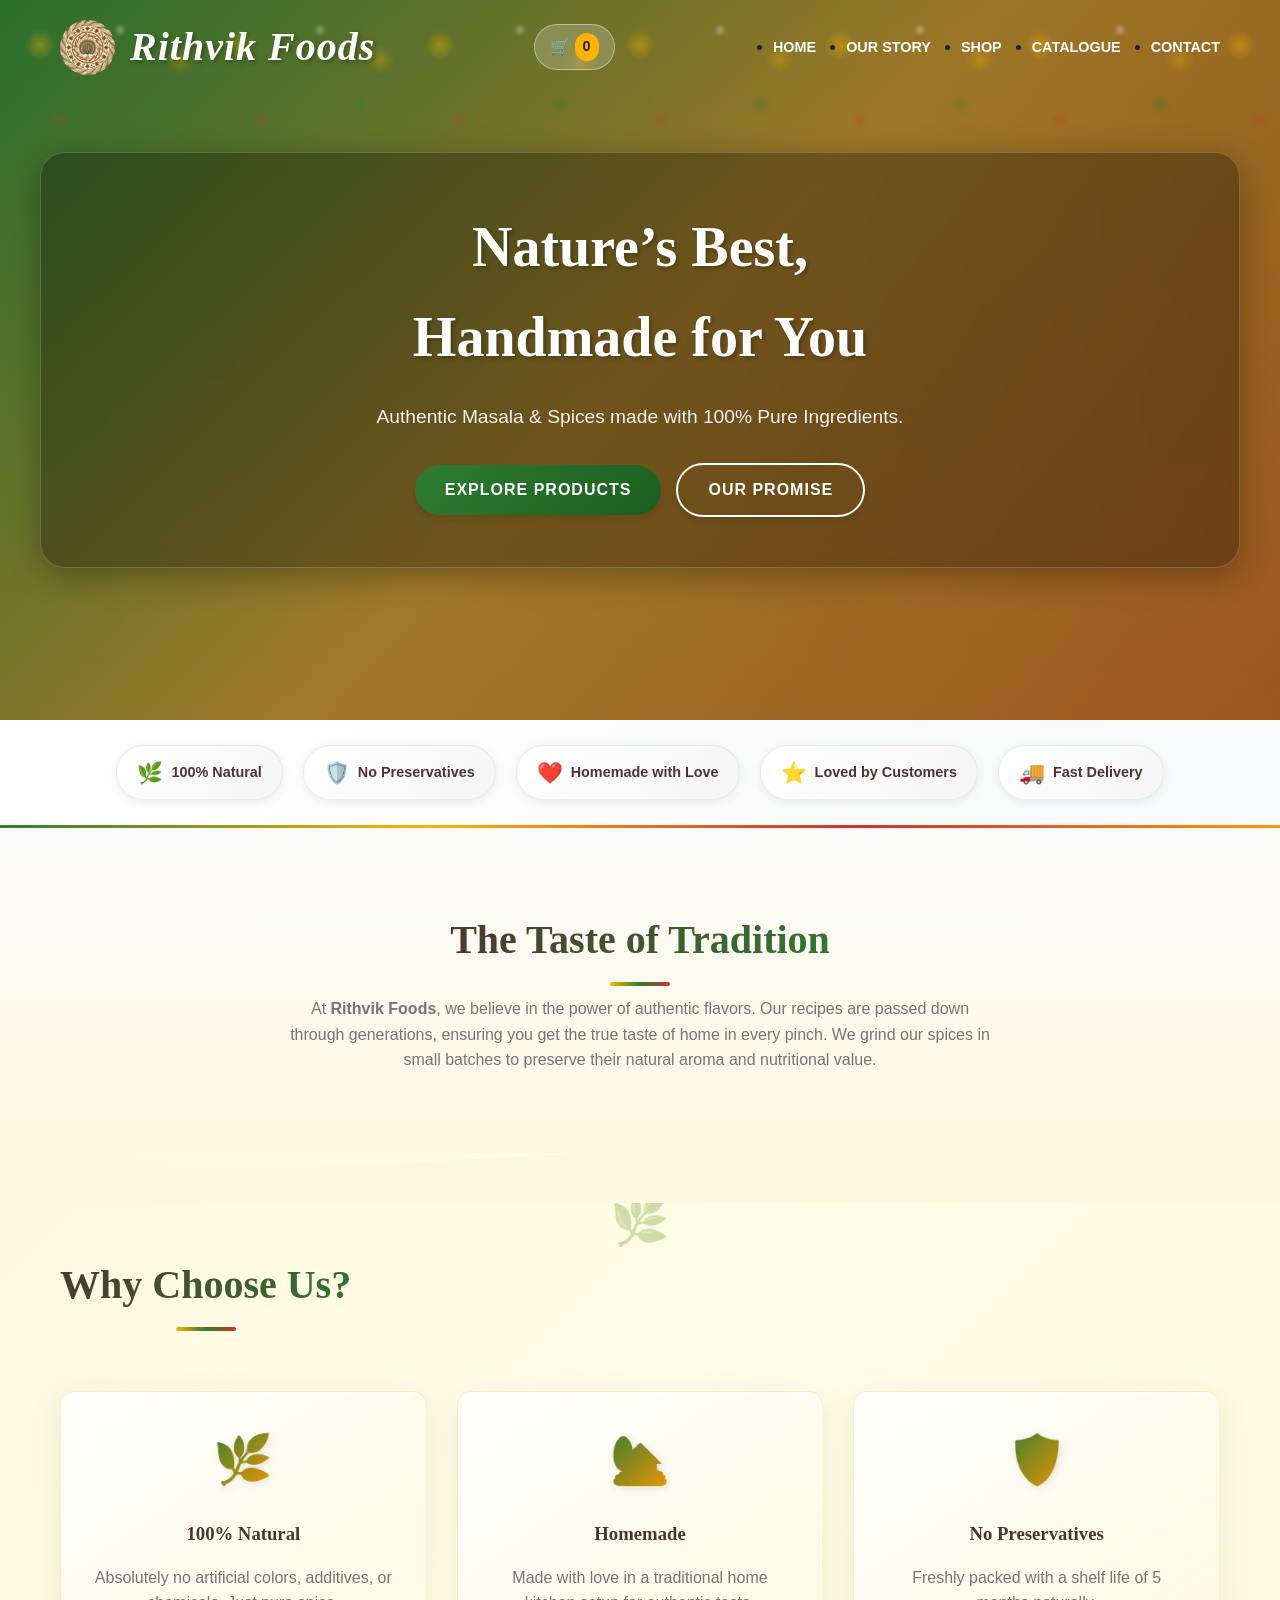
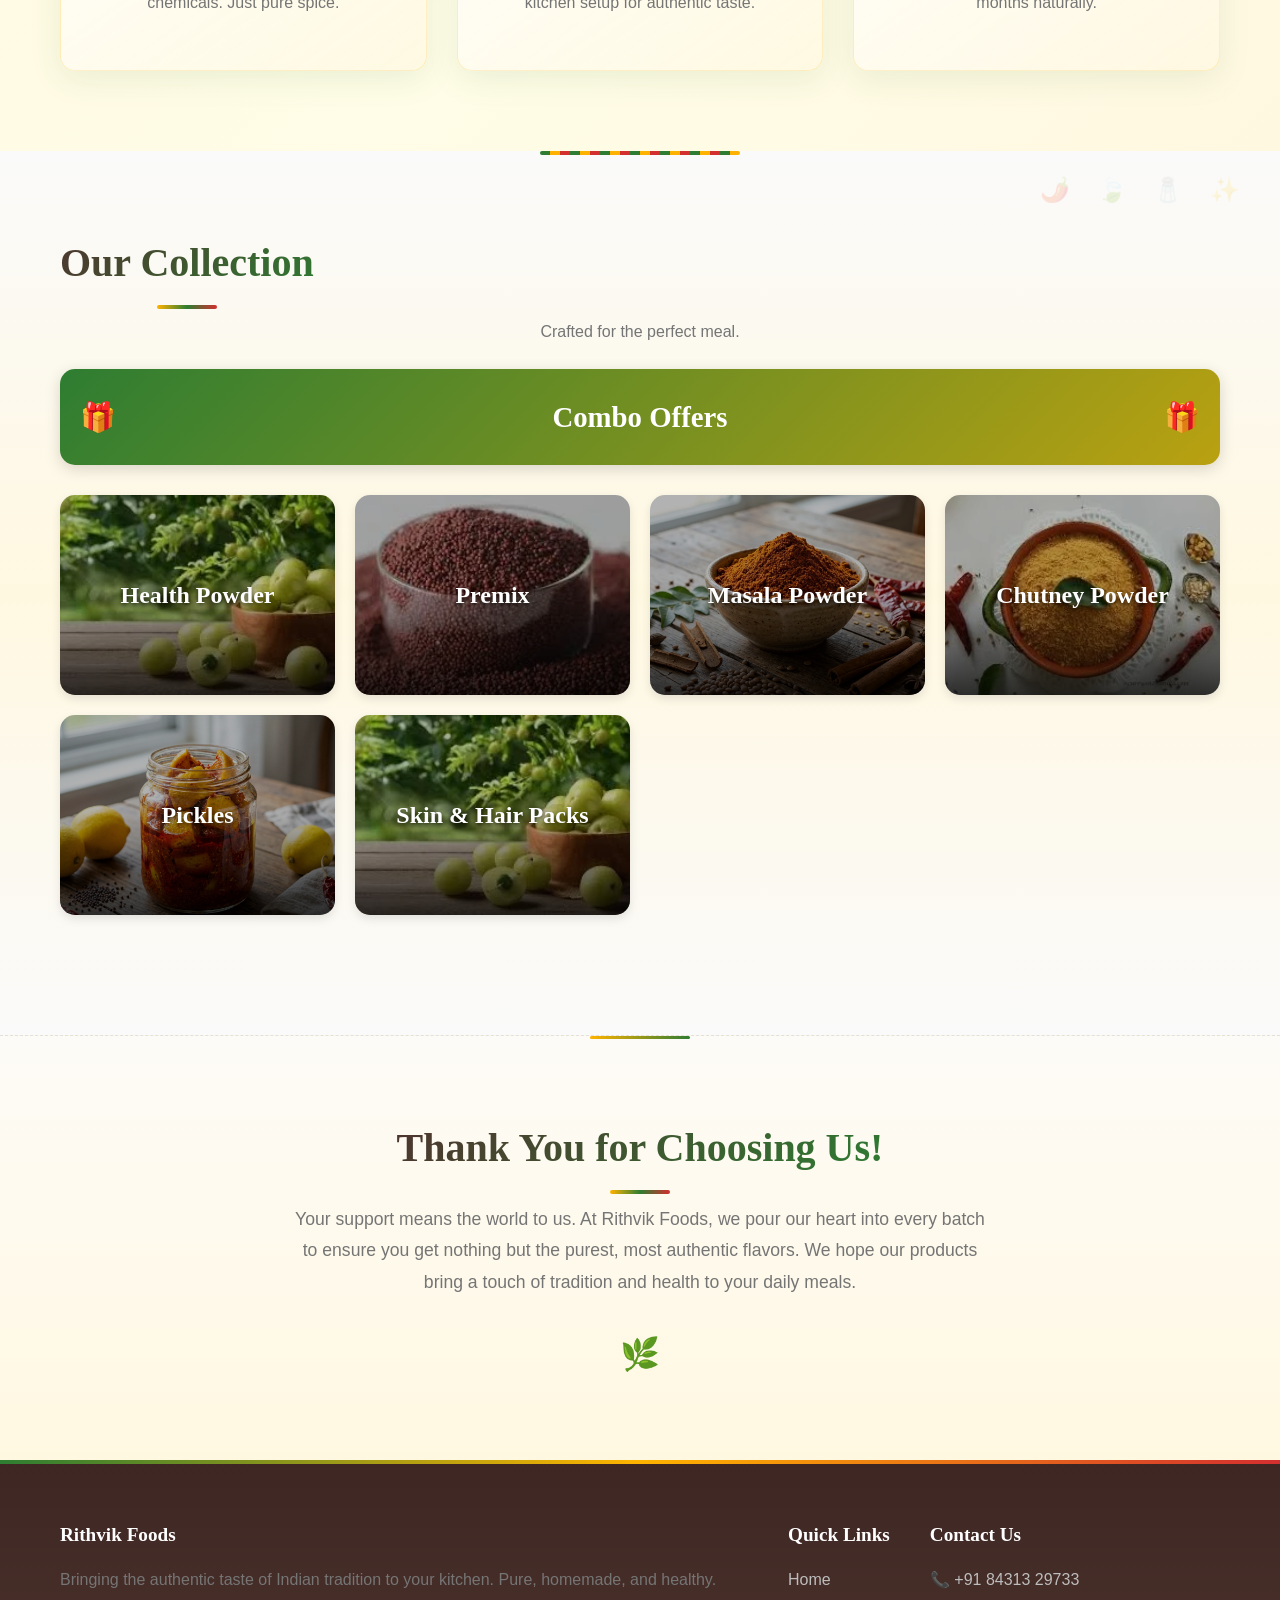
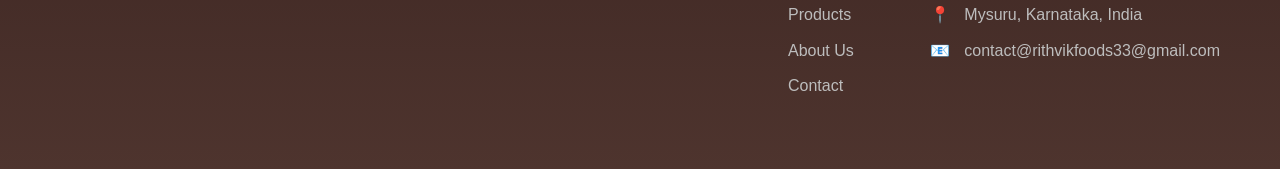
==== commit f55448f7: "Fix price inconsistency, broken icons, missing keyframes, and CSS duplication" ====
--- a/index.html
+++ b/index.html
@@ -13,14 +13,16 @@
     <meta http-equiv="X-Frame-Options" content="DENY">
     <meta name="referrer" content="strict-origin-when-cross-origin">
     <link rel="stylesheet" href="main.css">
-    <style>
-        /* CRITICAL FIX: Ensure content is visible immediately if JS fails */
-        .animate-on-scroll {
-            opacity: 1 !important;
-            transform: none !important;
-            visibility: visible !important;
-        }
-    </style>
+    <noscript>
+        <style>
+            /* CRITICAL FIX: Ensure content is visible immediately if JS fails */
+            .animate-on-scroll {
+                opacity: 1 !important;
+                transform: none !important;
+                visibility: visible !important;
+            }
+        </style>
+    </noscript>
     <!-- Google Fonts -->
     <link rel="preconnect" href="https://fonts.googleapis.com">
     <link rel="preconnect" href="https://fonts.gstatic.com" crossorigin>
@@ -265,7 +267,7 @@
                             </div>
                             <div style="margin-bottom: 10px;">
                                 <span style="font-size: 1.1rem; font-weight: 700; color: #2E7D32;">₹249</span> <span
-                                    style="font-size: 0.9rem; color: #757575;">(250g)</span>
+                                    style="font-size: 0.9rem; color: #757575;">(100g)</span>
                                 <br><span class="shipping-text">+ shipping charges</span>
                             </div>
                             <div class="quantity-wrapper">
@@ -273,7 +275,7 @@
                                 <span id="qty-abcmalt" class="qty-display">1</span>
                                 <button class="qty-btn" onclick="adjustQty('abcmalt', 1)">+</button>
                             </div>
-                            <button onclick="addToCart('ABC Malt Powder (250g)', 249, 'qty-abcmalt')"
+                            <button onclick="addToCart('ABC Malt Powder (100g)', 249, 'qty-abcmalt')"
                                 class="btn btn-whatsapp" style="width: 100%; border: none;">Add to Cart</button>
                         </div>
                     </div>
@@ -289,8 +291,8 @@
                                 <p>Nutrient-rich black rice powder for healthy weight management.</p>
                             </div>
                             <div style="margin-bottom: 10px;">
-                                <span style="font-size: 1.1rem; font-weight: 700; color: #2E7D32;">₹250</span> <span
-                                    style="font-size: 0.9rem; color: #757575;">(250gm)</span>
+                                <span style="font-size: 1.1rem; font-weight: 700; color: #2E7D32;">₹149</span> <span
+                                    style="font-size: 0.9rem; color: #757575;">(100g)</span>
                                 <br><span class="shipping-text">+ shipping charges</span>
                             </div>
                             <div class="quantity-wrapper">
@@ -298,7 +300,7 @@
                                 <span id="qty-blackrice" class="qty-display">1</span>
                                 <button class="qty-btn" onclick="adjustQty('blackrice', 1)">+</button>
                             </div>
-                            <button onclick="addToCart('Black Rice Weight Loss Powder (250g)', 250, 'qty-blackrice')"
+                            <button onclick="addToCart('Black Rice Weight Loss Powder (100g)', 149, 'qty-blackrice')"
                                 class="btn btn-whatsapp" style="width: 100%; border: none;">Add to Cart</button>
                         </div>
                     </div>
@@ -878,13 +880,12 @@
                     <ul class="footer-links">
                         <li>📞 <a href="tel:+918431329733" style="color: inherit;">+91 84313 29733</a></li>
                         <li style="margin-bottom: 10px;">
-                            <i class="fas fa-map-marker-alt"
-                                style="color: var(--accent-color); margin-right: 10px;"></i>
+                            <span style="margin-right: 10px;">📍</span>
                             <a href="https://www.google.com/maps/search/?api=1&query=Mysuru+Karnataka+India"
                                 target="_blank">Mysuru, Karnataka, India</a>
                         </li>
                         <li>
-                            <i class="fas fa-envelope" style="color: var(--accent-color); margin-right: 10px;"></i>
+                            <span style="margin-right: 10px;">📧</span>
                             <a href="mailto:contact@rithvikfoods33@gmail.com">contact@rithvikfoods33@gmail.com</a>
                         </li>
                     </ul>
@@ -933,10 +934,7 @@
                     <textarea id="customerAddress" required placeholder="Full address with pincode"></textarea>
                 </div>
 
-                <div class="form-group">
-                    <label for="deliveryDate">Preferred Delivery Date</label>
-                    <input type="date" id="deliveryDate" required>
-                </div>
+
 
                 <!-- Payment Method Selection -->
                 <div class="form-group">
@@ -1023,18 +1021,7 @@
             // CRITICAL FIX: Initialize user session and cart
             loadCart();
 
-            // Set minimum delivery date to tomorrow dynamically based on local timezone
-            const tomorrow = new Date();
-            tomorrow.setDate(tomorrow.getDate() + 1);
-            const yyyy = tomorrow.getFullYear();
-            const mm = String(tomorrow.getMonth() + 1).padStart(2, '0');
-            const dd = String(tomorrow.getDate()).padStart(2, '0');
-            const tomorrowStr = `${yyyy}-${mm}-${dd}`;
-            
-            const deliveryDateInput = document.getElementById('deliveryDate');
-            if (deliveryDateInput) {
-                deliveryDateInput.min = tomorrowStr;
-            }
+
 
             // Enforce numeric-only input on the phone number field
             const phoneInput = document.getElementById('customerPhone');
@@ -1332,37 +1319,77 @@
         function renderCheckoutSummary() {
             const summaryContainer = document.getElementById('checkoutSummary');
             let grandTotal = 0;
-            let html = '<div class="checkout-items">';
+
+            // Clear existing content securely
+            summaryContainer.textContent = '';
+
+            const itemsContainer = document.createElement('div');
+            itemsContainer.className = 'checkout-items';
 
             cart.forEach(item => {
                 const itemTotal = item.price * item.qty;
                 grandTotal += itemTotal;
-                html += `<div class="checkout-item-row">
-                    <span>${escapeHTML(item.name)} <small>x${item.qty}</small></span>
-                    <span>₹${itemTotal}</span>
-                </div>`;
+                const itemRow = document.createElement('div');
+                itemRow.className = 'checkout-item-row';
+
+                const nameSpan = document.createElement('span');
+                nameSpan.textContent = item.name + ' ';
+                const qtySmall = document.createElement('small');
+                qtySmall.textContent = 'x' + item.qty;
+                nameSpan.appendChild(qtySmall);
+
+                const priceSpan = document.createElement('span');
+                priceSpan.textContent = '₹' + itemTotal;
+
+                itemRow.appendChild(nameSpan);
+                itemRow.appendChild(priceSpan);
+                itemsContainer.appendChild(itemRow);
             });
 
-            html += '</div>';
+            summaryContainer.appendChild(itemsContainer);
+
             const shipping = 49;
             const finalTotal = grandTotal + shipping;
 
-            html += `<div class="checkout-divider"></div>`;
-            html += `<div class="checkout-item-row" style="color: #666;">
-                <span>Subtotal</span>
-                <span>₹${grandTotal}</span>
-            </div>`;
-            html += `<div class="checkout-item-row" style="color: #666;">
-                <span>Shipping Charges</span>
-                <span>₹${shipping}</span>
-            </div>`;
-            html += `<div class="checkout-divider"></div>`;
-            html += `<div class="checkout-total">
-                <span>Total Amount</span>
-                <span>₹${finalTotal}</span>
-            </div>`;
-
-            summaryContainer.innerHTML = html;
+            const divider1 = document.createElement('div');
+            divider1.className = 'checkout-divider';
+            summaryContainer.appendChild(divider1);
+
+            const subtotalRow = document.createElement('div');
+            subtotalRow.className = 'checkout-item-row';
+            subtotalRow.style.color = '#666';
+            const subtotalLabel = document.createElement('span');
+            subtotalLabel.textContent = 'Subtotal';
+            const subtotalValue = document.createElement('span');
+            subtotalValue.textContent = '₹' + grandTotal;
+            subtotalRow.appendChild(subtotalLabel);
+            subtotalRow.appendChild(subtotalValue);
+            summaryContainer.appendChild(subtotalRow);
+
+            const shippingRow = document.createElement('div');
+            shippingRow.className = 'checkout-item-row';
+            shippingRow.style.color = '#666';
+            const shippingLabel = document.createElement('span');
+            shippingLabel.textContent = 'Shipping Charges';
+            const shippingValue = document.createElement('span');
+            shippingValue.textContent = '₹' + shipping;
+            shippingRow.appendChild(shippingLabel);
+            shippingRow.appendChild(shippingValue);
+            summaryContainer.appendChild(shippingRow);
+
+            const divider2 = document.createElement('div');
+            divider2.className = 'checkout-divider';
+            summaryContainer.appendChild(divider2);
+
+            const totalRow = document.createElement('div');
+            totalRow.className = 'checkout-total';
+            const totalLabel = document.createElement('span');
+            totalLabel.textContent = 'Total Amount';
+            const totalValue = document.createElement('span');
+            totalValue.textContent = '₹' + finalTotal;
+            totalRow.appendChild(totalLabel);
+            totalRow.appendChild(totalValue);
+            summaryContainer.appendChild(totalRow);
         }
 
         function closeOrderModal() {
@@ -1397,7 +1424,6 @@
             const name = document.getElementById('customerName').value;
             const phone = document.getElementById('customerPhone').value;
             const address = document.getElementById('customerAddress').value;
-            const deliveryDate = document.getElementById('deliveryDate').value;
 
             let paymentModeStr = 'Online Payment (UPI)';
             const refInput = document.getElementById('upiRefId');
@@ -1415,7 +1441,7 @@
 
             // Save details temporarily (not strictly needed now but keeping structure)
             tempOrderDetails = {
-                name, phone, address, deliveryDate,
+                name, phone, address,
                 total: finalTotal
             };
 
@@ -1423,7 +1449,7 @@
         }
 
         function processOrder(paymentMode) {
-            const { name, phone, address, deliveryDate } = tempOrderDetails;
+            const { name, phone, address } = tempOrderDetails;
             const submitBtn = document.getElementById('submitBtn');
 
             // Disable button to prevent double submit
@@ -1457,16 +1483,27 @@
             // --- 1. Send to Google Sheets (Backend) ---
             const scriptURL = 'https://script.google.com/macros/s/AKfycbwbAydCjIAHyEYQ8tbHZ48Qr9f6i3yATirFTwINcDry8RBmxpVXeG74Xamu0LOL0GfA/exec';
 
+            // Generate a secure, unique cancellation token for this specific order
+            const cancelToken = crypto.getRandomValues(new Uint32Array(4)).join('-');
+
             const orderData = {
                 action: 'create', // Start Action
                 orderId: orderId, // Include ID
+                cancelToken: cancelToken,
                 date: new Date().toLocaleString(),
                 customerId: custId,
                 name: name,
                 phone: phone,
                 address: address,
-                deliveryDate: deliveryDate,
                 items: itemListText,
+                cartItems: cart.map(item => ({
+                    name: item.name,
+                    price: item.price,
+                    qty: item.qty,
+                    total: item.price * item.qty
+                })),
+                subtotal: grandTotal,
+                shipping: shipping,
                 total: finalTotal,
                 itemCount: itemCount,
                 paymentMode: paymentMode,
@@ -1498,8 +1535,7 @@
             message += `*Customer Details:*\n`;
             message += `Name: ${name}\n`;
             message += `Phone: ${phone}\n`;
-            message += `Address: ${address}\n`;
-            message += `Pref. Delivery: ${deliveryDate}`;
+            message += `Address: ${address}`;
 
             // Append Order ID to WhatsApp message
             message = `*New Order Request* (ID: ${orderId})\n` + message.substring(message.indexOf('\n') + 1); // Replace first line or append ID
--- a/main.css
+++ b/main.css
@@ -803,16 +803,6 @@
     box-shadow: 0 8px 25px rgba(0, 0, 0, 0.2);
 }
 
-.combo-banner::after {
-    content: 'View Offers →';
-    display: block;
-    font-size: 1rem;
-    font-family: var(--font-body);
-    margin-top: 5px;
-    opacity: 0.9;
-    font-weight: 400;
-}
-
 /* Category Grid Navigation */
 .category-grid {
     display: grid;
@@ -874,15 +864,14 @@
     display: grid;
 }
 
-@keyframes fadeIn {
+@keyframes navLinkFade {
     from {
         opacity: 0;
-        transform: translateY(10px);
-    }
-
+        transform: translateX(50px);
+    }
     to {
         opacity: 1;
-        transform: translateY(0);
+        transform: translateX(0);
     }
 }
 
